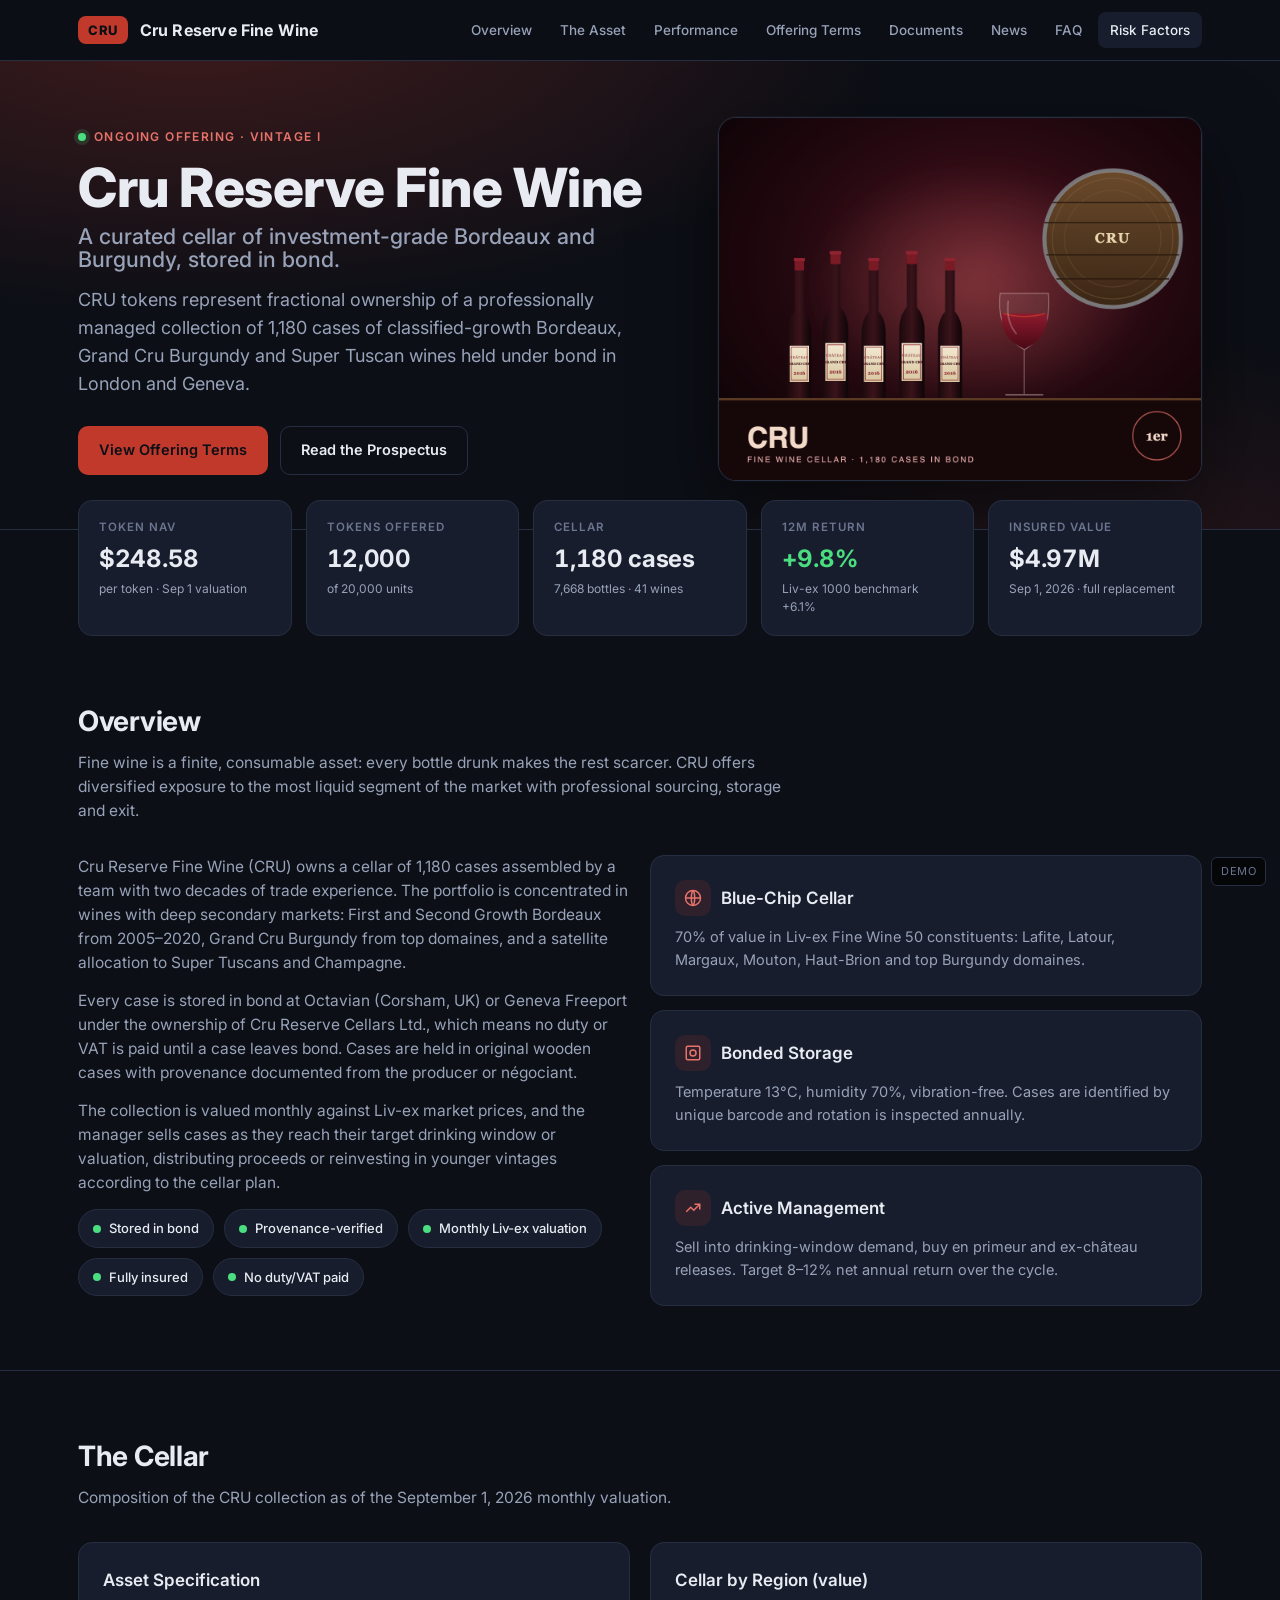
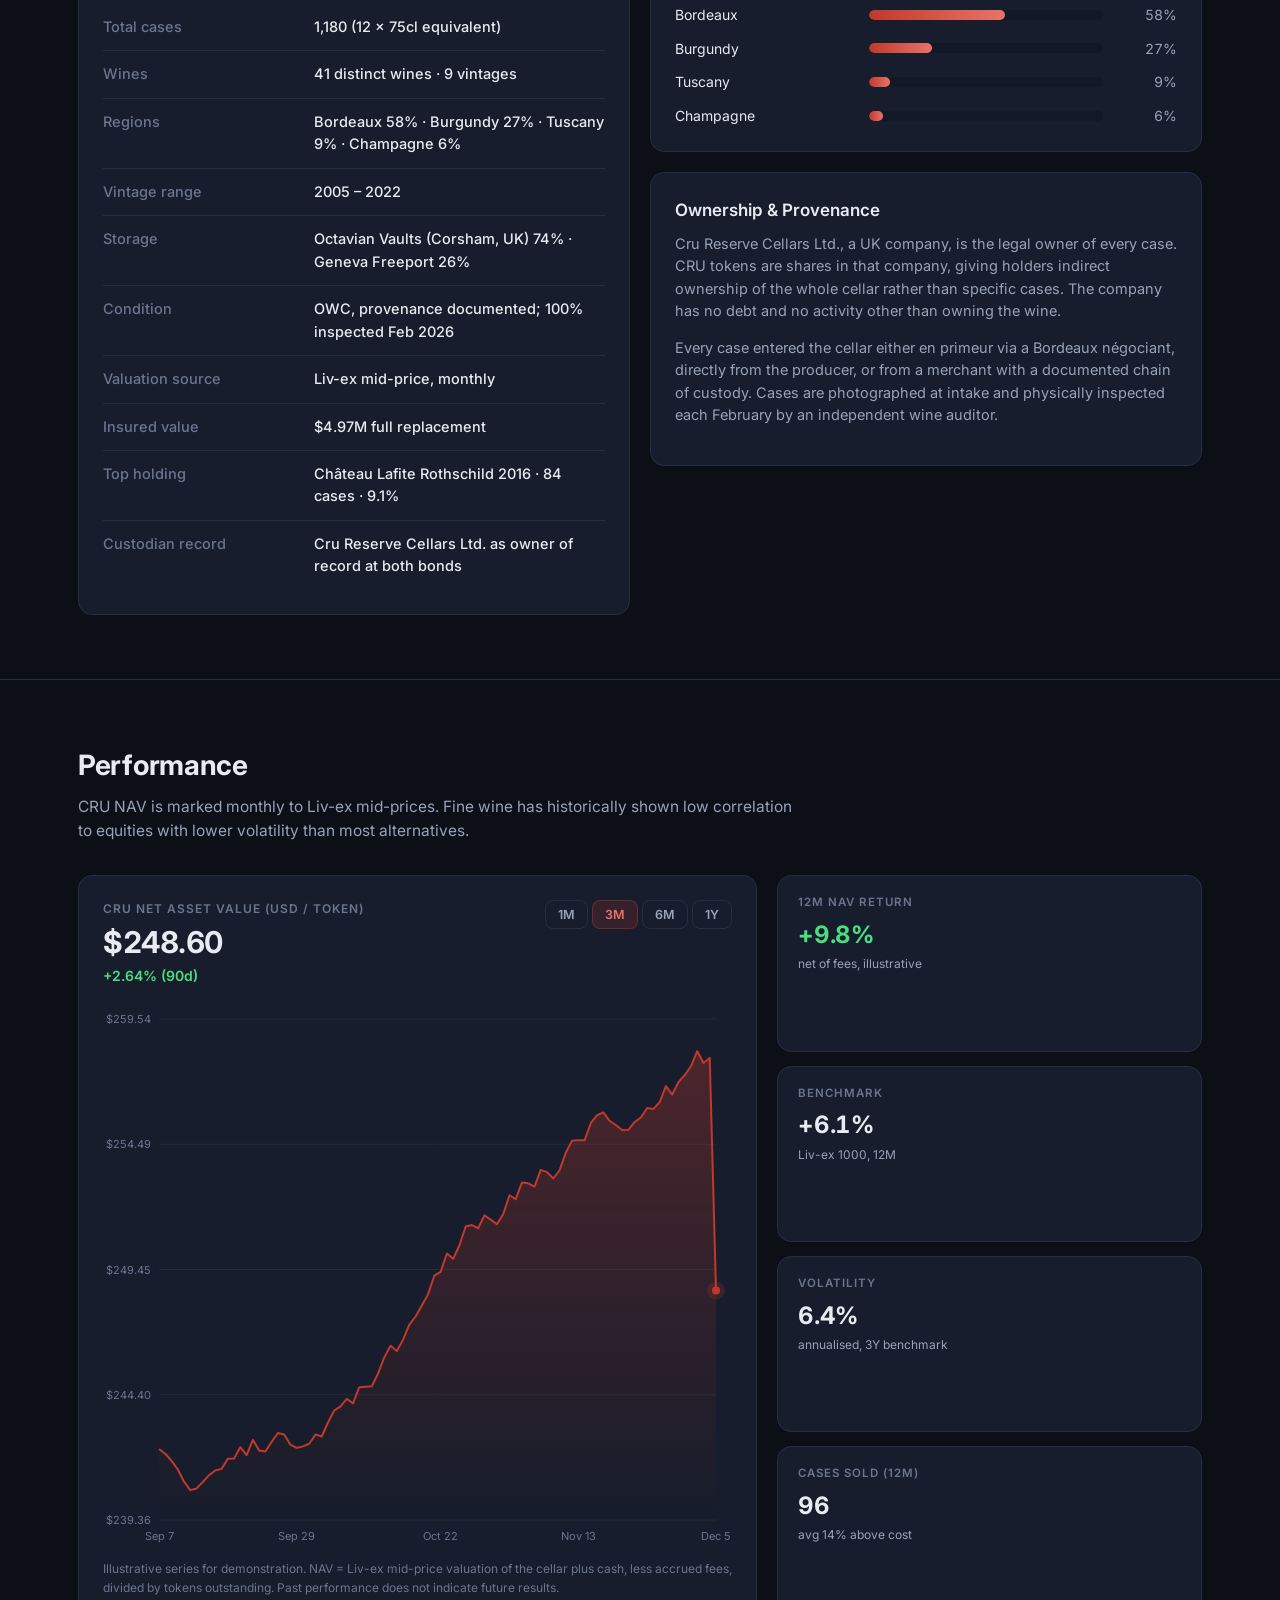
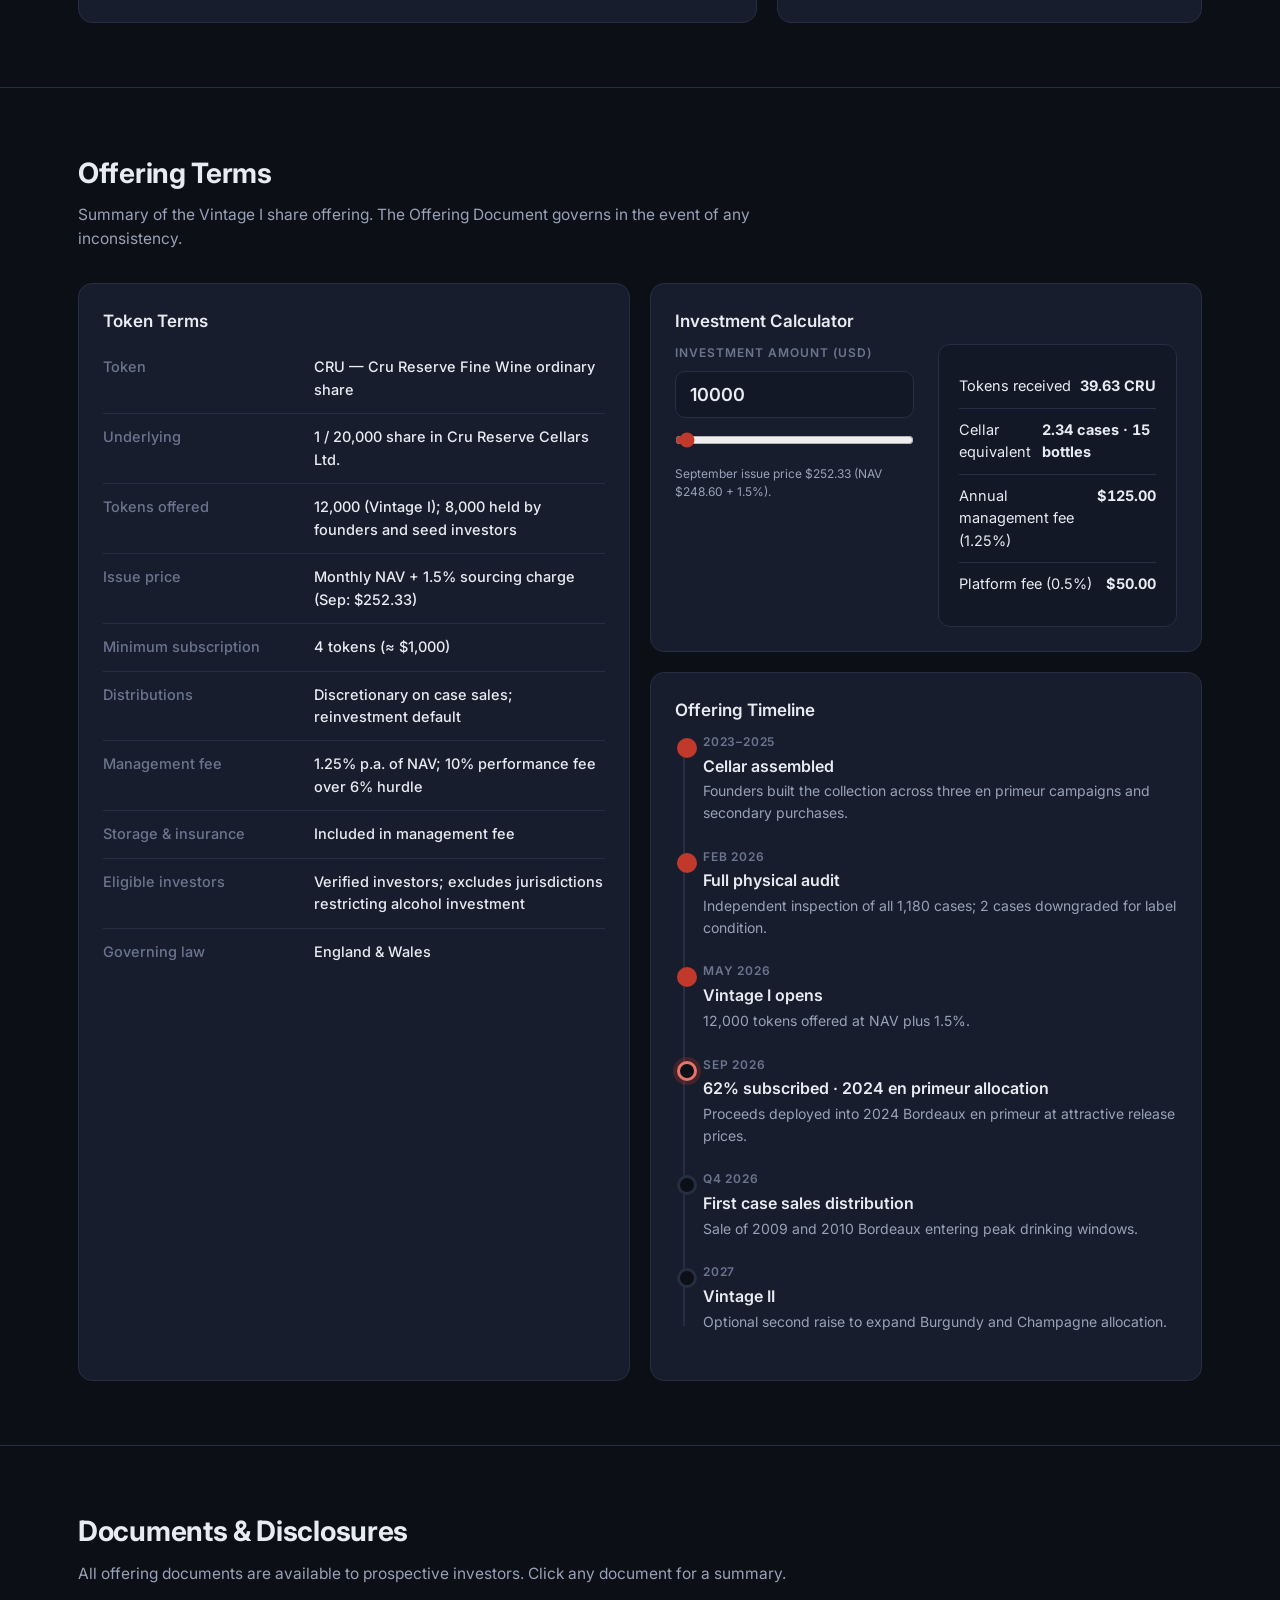
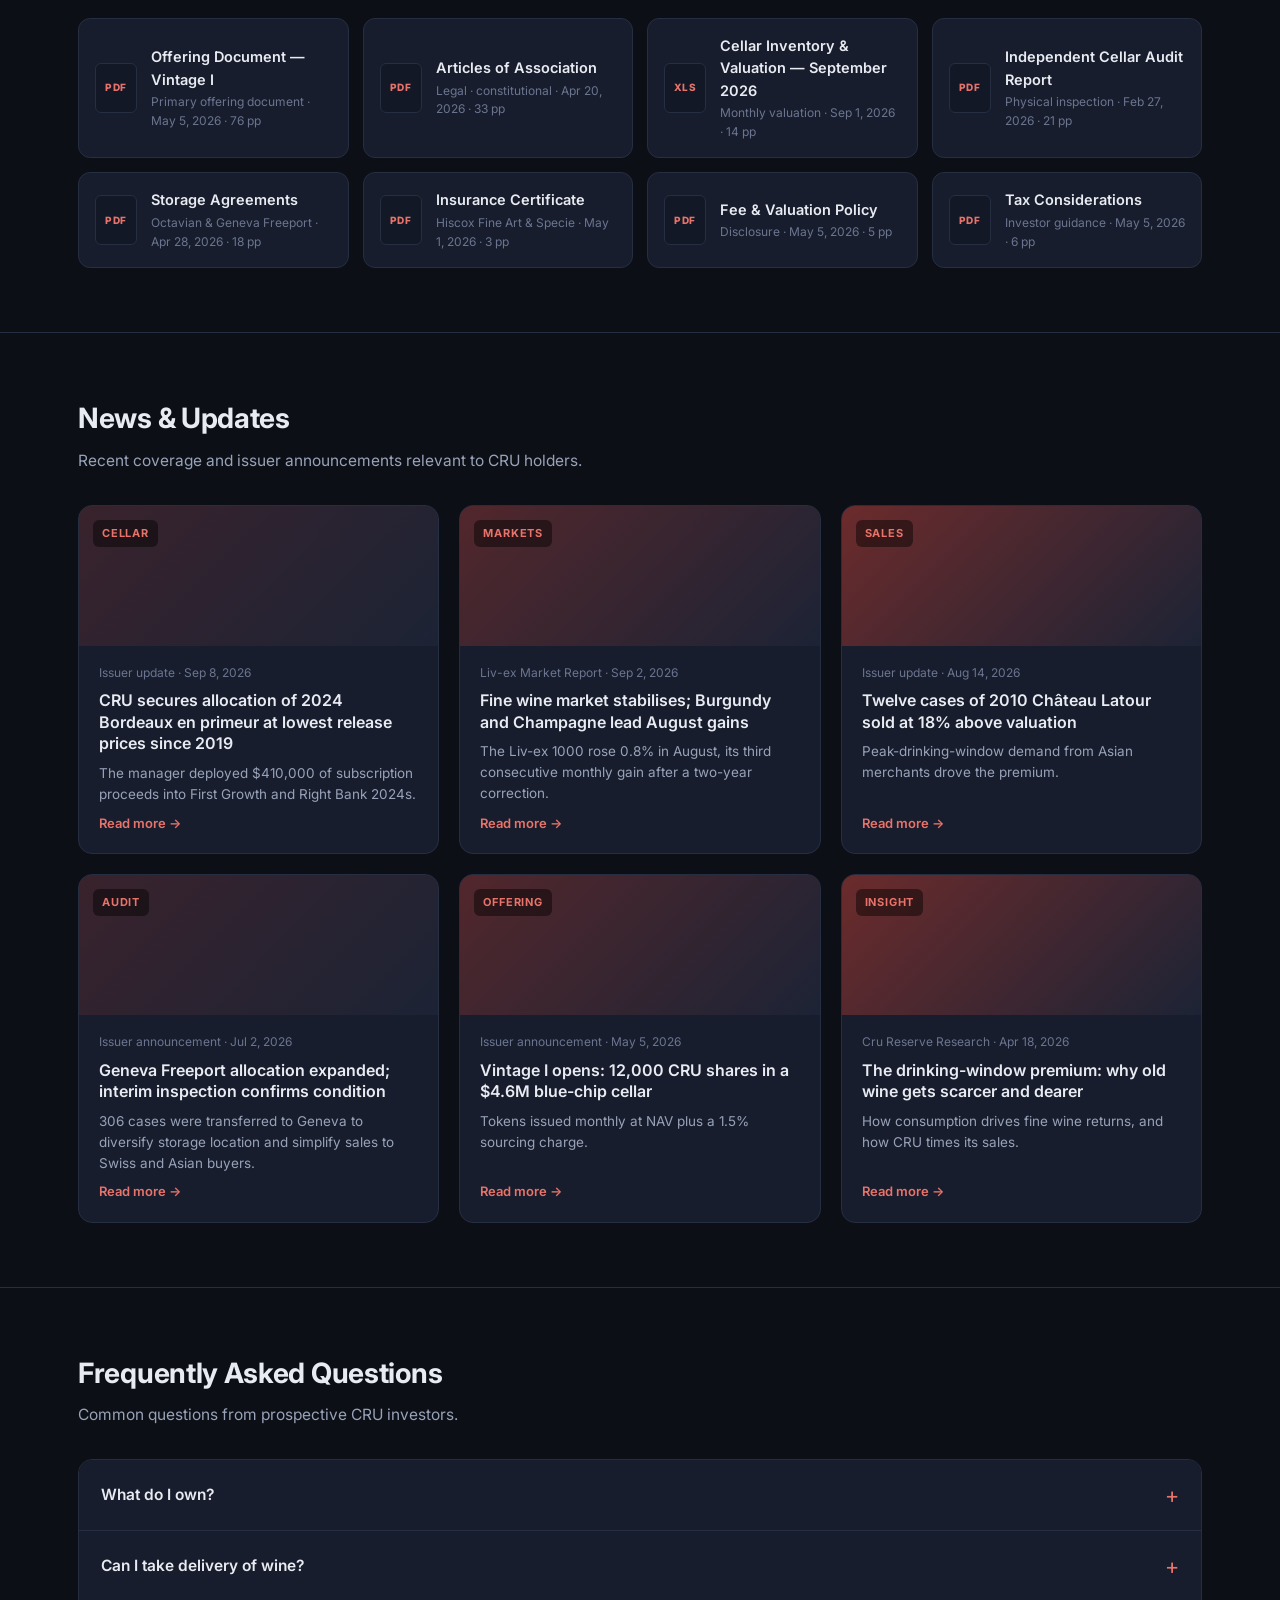
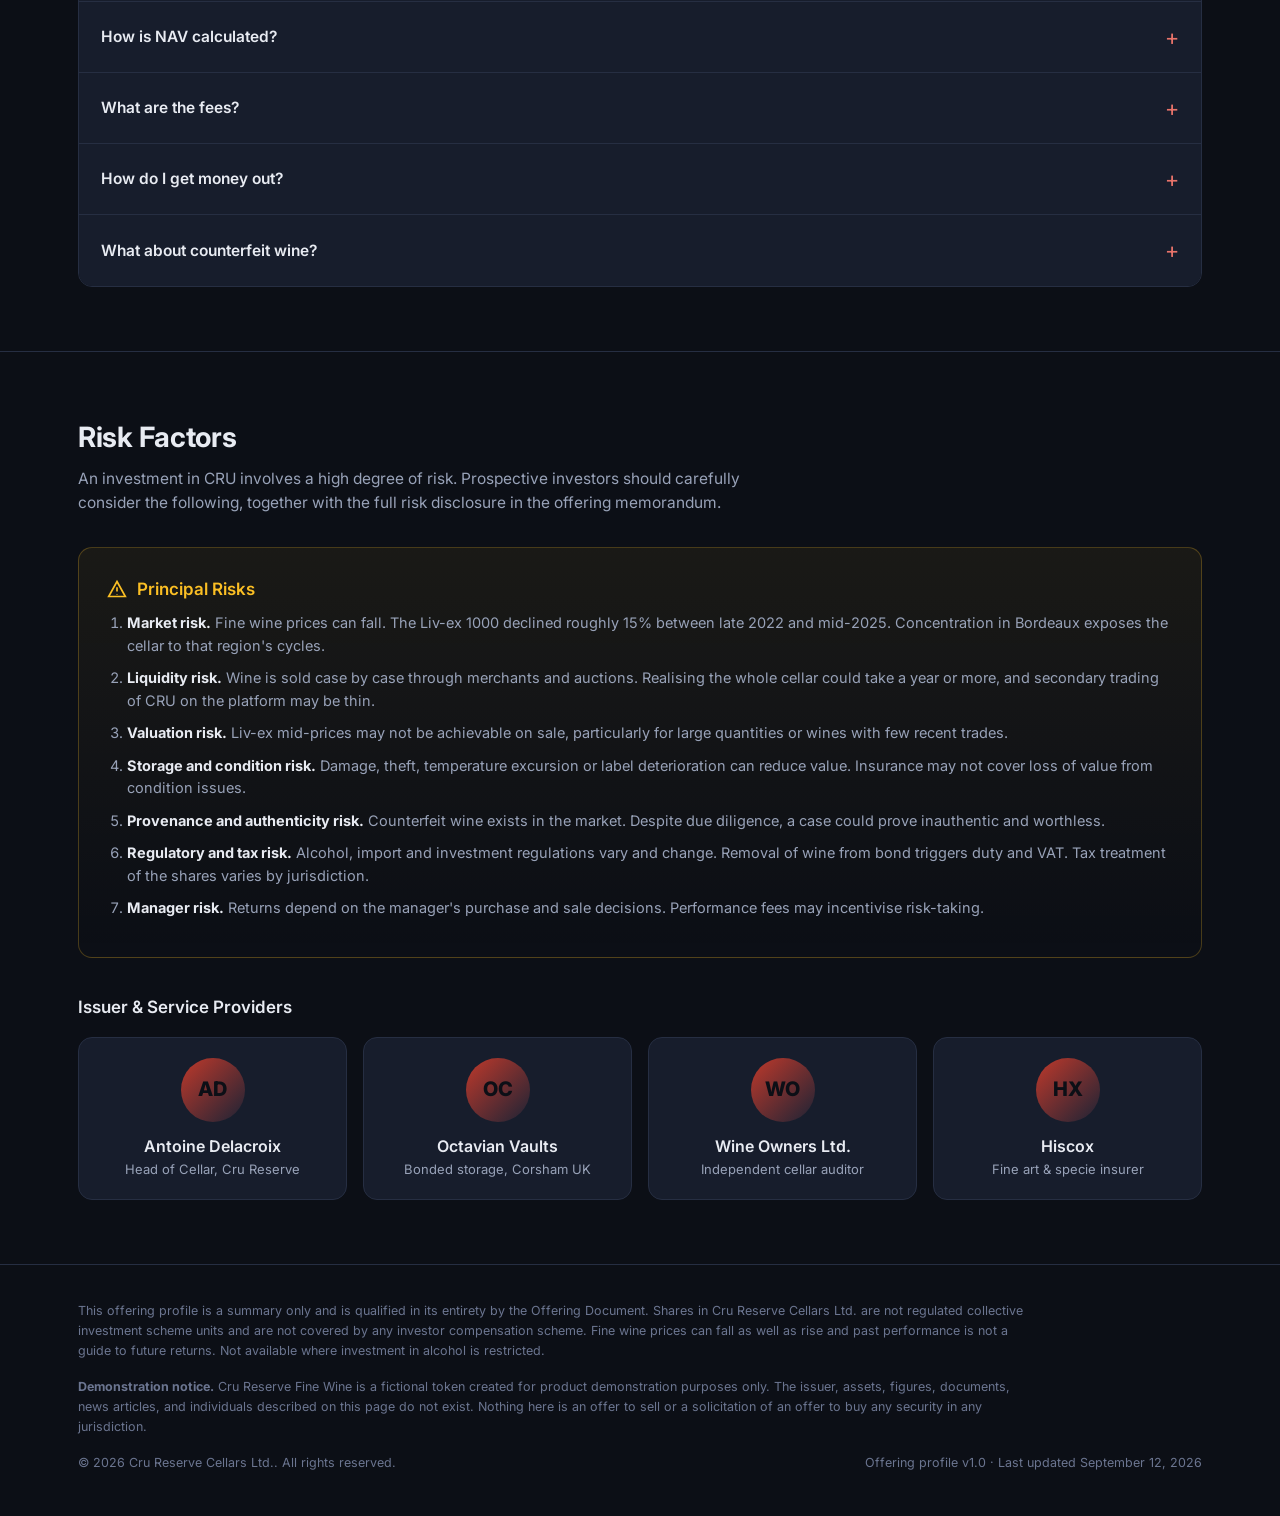
==== cru-reserve/index.html @ 80a41bae "feat: five RWA offering profiles with artwork" ====
<!DOCTYPE html>
<html lang="en"><head>
<meta charset="utf-8"><meta name="viewport" content="width=device-width,initial-scale=1">
<title>Cru Reserve Fine Wine (CRU) — Offering Profile</title>
<meta name="description" content="A curated cellar of investment-grade Bordeaux and Burgundy, stored in bond.">
<link rel="preconnect" href="https://fonts.googleapis.com"><link href="https://fonts.googleapis.com/css2?family=Inter:wght@400;500;600;700;800&display=swap" rel="stylesheet">
<link rel="stylesheet" href="../assets/site.css">
<style>:root{--accent:#c0392b;--accent2:#e8736a;--accent-rgb:192,57,43}</style>
</head><body>
<header class="topbar"><div class="wrap">
  <div class="brand"><span class="sym">CRU</span><span>Cru Reserve Fine Wine</span></div>
  <nav class="nav"><a href="#overview">Overview</a><a href="#asset">The Asset</a><a href="#performance">Performance</a><a href="#terms">Offering Terms</a><a href="#documents">Documents</a><a href="#news">News</a><a href="#faq">FAQ</a><a href="#risks">Risk Factors</a></nav>
</div></header>

<div class="hero"><div class="hero-bg"></div><div class="wrap">
  <div>
    <div class="eyebrow"><span class="dot"></span>Ongoing Offering · Vintage I</div>
    <h1>Cru Reserve Fine Wine<small>A curated cellar of investment-grade Bordeaux and Burgundy, stored in bond.</small></h1>
    <p class="lede">CRU tokens represent fractional ownership of a professionally managed collection of 1,180 cases of classified-growth Bordeaux, Grand Cru Burgundy and Super Tuscan wines held under bond in London and Geneva.</p>
    <div class="cta"><a class="btn btn-primary" href="#terms">View Offering Terms</a><a class="btn btn-ghost" href="#documents">Read the Prospectus</a></div>
  </div>
  <div class="hero-img"><img src="cru.png" alt="Cru Reserve Fine Wine artwork"></div>
</div></div>

<div class="wrap"><div class="stats">
  <div class="stat"><div class="k">Token NAV</div><div class="v " id="liveNav">$248.60</div><div class="s">per token · Sep 1 valuation</div></div>
  <div class="stat"><div class="k">Tokens Offered</div><div class="v " >12,000</div><div class="s">of 20,000 units</div></div>
  <div class="stat"><div class="k">Cellar</div><div class="v " >1,180 cases</div><div class="s">7,668 bottles · 41 wines</div></div>
  <div class="stat"><div class="k">12M Return</div><div class="v up" >+9.8%</div><div class="s">Liv-ex 1000 benchmark +6.1%</div></div>
  <div class="stat"><div class="k">Insured Value</div><div class="v " >$4.97M</div><div class="s">Sep 1, 2026 · full replacement</div></div>
</div></div>

<section id="overview"><div class="wrap">
  <h2>Overview</h2><p class="sub">Fine wine is a finite, consumable asset: every bottle drunk makes the rest scarcer. CRU offers diversified exposure to the most liquid segment of the market with professional sourcing, storage and exit.</p>
  <div class="grid g2">
    <div class="prose reveal"><p>Cru Reserve Fine Wine (CRU) owns a cellar of 1,180 cases assembled by a team with two decades of trade experience. The portfolio is concentrated in wines with deep secondary markets: First and Second Growth Bordeaux from 2005–2020, Grand Cru Burgundy from top domaines, and a satellite allocation to Super Tuscans and Champagne.</p><p>Every case is stored in bond at Octavian (Corsham, UK) or Geneva Freeport under the ownership of Cru Reserve Cellars Ltd., which means no duty or VAT is paid until a case leaves bond. Cases are held in original wooden cases with provenance documented from the producer or négociant.</p><p>The collection is valued monthly against Liv-ex market prices, and the manager sells cases as they reach their target drinking window or valuation, distributing proceeds or reinvesting in younger vintages according to the cellar plan.</p>
      <div class="badges" style="margin-top:8px"><span class="badge"><i></i>Stored in bond</span><span class="badge"><i></i>Provenance-verified</span><span class="badge"><i></i>Monthly Liv-ex valuation</span><span class="badge"><i></i>Fully insured</span><span class="badge"><i></i>No duty/VAT paid</span></div>
    </div>
    <div class="grid" style="gap:14px">
      <div class="card reveal"><h3><span class="icon"><svg viewBox="0 0 24 24" fill="none" stroke="currentColor" stroke-width="2"><circle cx="12" cy="12" r="10"/><path d="M2 12h20M12 2c3 3.5 3 16.5 0 20M12 2c-3 3.5-3 16.5 0 20"/></svg></span>Blue-Chip Cellar</h3><p style="margin:0;font-size:14.5px">70% of value in Liv-ex Fine Wine 50 constituents: Lafite, Latour, Margaux, Mouton, Haut-Brion and top Burgundy domaines.</p></div><div class="card reveal"><h3><span class="icon"><svg viewBox="0 0 24 24" fill="none" stroke="currentColor" stroke-width="2"><rect x="3" y="3" width="18" height="18" rx="2"/><circle cx="12" cy="12" r="4"/><path d="M12 8v1M12 15v1M8 12h1M15 12h1"/></svg></span>Bonded Storage</h3><p style="margin:0;font-size:14.5px">Temperature 13°C, humidity 70%, vibration-free. Cases are identified by unique barcode and rotation is inspected annually.</p></div><div class="card reveal"><h3><span class="icon"><svg viewBox="0 0 24 24" fill="none" stroke="currentColor" stroke-width="2"><path d="M3 17l6-6 4 4 8-8"/><path d="M14 7h7v7"/></svg></span>Active Management</h3><p style="margin:0;font-size:14.5px">Sell into drinking-window demand, buy en primeur and ex-château releases. Target 8–12% net annual return over the cycle.</p></div>
    </div>
  </div>
</div></section>

<section id="asset"><div class="wrap">
  <h2>The Cellar</h2><p class="sub">Composition of the CRU collection as of the September 1, 2026 monthly valuation.</p>
  <div class="grid g2">
    <div class="card reveal"><h3>Asset Specification</h3><table class="kv"><tr><td>Total cases</td><td>1,180 (12 × 75cl equivalent)</td></tr><tr><td>Wines</td><td>41 distinct wines · 9 vintages</td></tr><tr><td>Regions</td><td>Bordeaux 58% · Burgundy 27% · Tuscany 9% · Champagne 6%</td></tr><tr><td>Vintage range</td><td>2005 – 2022</td></tr><tr><td>Storage</td><td>Octavian Vaults (Corsham, UK) 74% · Geneva Freeport 26%</td></tr><tr><td>Condition</td><td>OWC, provenance documented; 100% inspected Feb 2026</td></tr><tr><td>Valuation source</td><td>Liv-ex mid-price, monthly</td></tr><tr><td>Insured value</td><td>$4.97M full replacement</td></tr><tr><td>Top holding</td><td>Château Lafite Rothschild 2016 · 84 cases · 9.1%</td></tr><tr><td>Custodian record</td><td>Cru Reserve Cellars Ltd. as owner of record at both bonds</td></tr></table></div>
    <div>
      <div class="card reveal" style="margin-bottom:20px"><h3>Cellar by Region (value)</h3><div class="bars"><div class="bar"><span>Bordeaux</span><div class="track"><div class="fill" data-w="58"></div></div><span class="pct">58%</span></div><div class="bar"><span>Burgundy</span><div class="track"><div class="fill" data-w="27"></div></div><span class="pct">27%</span></div><div class="bar"><span>Tuscany</span><div class="track"><div class="fill" data-w="9"></div></div><span class="pct">9%</span></div><div class="bar"><span>Champagne</span><div class="track"><div class="fill" data-w="6"></div></div><span class="pct">6%</span></div></div></div>
      <div class="card reveal"><h3>Ownership &amp; Provenance</h3><p style="font-size:14.5px">Cru Reserve Cellars Ltd., a UK company, is the legal owner of every case. CRU tokens are shares in that company, giving holders indirect ownership of the whole cellar rather than specific cases. The company has no debt and no activity other than owning the wine.</p><p style="font-size:14.5px">Every case entered the cellar either en primeur via a Bordeaux négociant, directly from the producer, or from a merchant with a documented chain of custody. Cases are photographed at intake and physically inspected each February by an independent wine auditor.</p></div>
    </div>
  </div>
</div></section>

<section id="performance"><div class="wrap">
  <h2>Performance</h2><p class="sub">CRU NAV is marked monthly to Liv-ex mid-prices. Fine wine has historically shown low correlation to equities with lower volatility than most alternatives.</p>
  <div class="grid g2" style="grid-template-columns:1.6fr 1fr">
    <div class="chart-wrap reveal">
      <div class="chart-head"><div><div style="font-size:12px;color:var(--dim);font-weight:600;letter-spacing:1px;text-transform:uppercase">CRU Net Asset Value (USD / token)</div><div class="big" id="chartPrice">—</div><div class="chg" id="chartChg">—</div></div>
      <div class="ranges"><button data-r="30">1M</button><button data-r="90" class="active">3M</button><button data-r="180">6M</button><button data-r="365">1Y</button></div></div>
      <canvas id="priceChart" height="260"></canvas>
      <div class="chart-note">Illustrative series for demonstration. NAV = Liv-ex mid-price valuation of the cellar plus cash, less accrued fees, divided by tokens outstanding. Past performance does not indicate future results.</div>
    </div>
    <div class="grid" style="gap:14px">
      <div class="stat reveal"><div class="k">12M NAV Return</div><div class="v up">+9.8%</div><div class="s">net of fees, illustrative</div></div><div class="stat reveal"><div class="k">Benchmark</div><div class="v ">+6.1%</div><div class="s">Liv-ex 1000, 12M</div></div><div class="stat reveal"><div class="k">Volatility</div><div class="v ">6.4%</div><div class="s">annualised, 3Y benchmark</div></div><div class="stat reveal"><div class="k">Cases Sold (12M)</div><div class="v ">96</div><div class="s">avg 14% above cost</div></div>
    </div>
  </div>
</div></section>

<section id="terms"><div class="wrap">
  <h2>Offering Terms</h2><p class="sub">Summary of the Vintage I share offering. The Offering Document governs in the event of any inconsistency.</p>
  <div class="grid g2">
    <div class="card reveal"><h3>Token Terms</h3><table class="kv"><tr><td>Token</td><td>CRU — Cru Reserve Fine Wine ordinary share</td></tr><tr><td>Underlying</td><td>1 / 20,000 share in Cru Reserve Cellars Ltd.</td></tr><tr><td>Tokens offered</td><td>12,000 (Vintage I); 8,000 held by founders and seed investors</td></tr><tr><td>Issue price</td><td>Monthly NAV + 1.5% sourcing charge (Sep: $252.33)</td></tr><tr><td>Minimum subscription</td><td>4 tokens (≈ $1,000)</td></tr><tr><td>Distributions</td><td>Discretionary on case sales; reinvestment default</td></tr><tr><td>Management fee</td><td>1.25% p.a. of NAV; 10% performance fee over 6% hurdle</td></tr><tr><td>Storage &amp; insurance</td><td>Included in management fee</td></tr><tr><td>Eligible investors</td><td>Verified investors; excludes jurisdictions restricting alcohol investment</td></tr><tr><td>Governing law</td><td>England & Wales</td></tr></table></div>
    <div>
      <div class="card reveal" style="margin-bottom:20px"><h3>Investment Calculator</h3>
        <div class="calc">
          <div><label for="calcAmt">Investment amount (USD)</label><input type="number" id="calcAmt" min="1000" max="500000" step="100" value="10000"><input type="range" id="calcRange" min="1000" max="500000" step="100" value="10000" style="margin-top:14px"><p style="font-size:12px;margin-top:10px">September issue price $252.33 (NAV $248.60 + 1.5%).</p></div>
          <div class="out"><div class="row"><span>Tokens received</span><b id="calcTokens">—</b></div><div class="row"><span>Cellar equivalent</span><b id="calcUnits">—</b></div><div class="row"><span>Annual management fee (1.25%)</span><b id="calcYield">—</b></div><div class="row"><span>Platform fee (0.5%)</span><b id="calcFee">—</b></div></div>
        </div></div>
      <div class="card reveal"><h3>Offering Timeline</h3><div class="timeline"><div class="tl done"><div class="d">2023–2025</div><div class="t">Cellar assembled</div><p>Founders built the collection across three en primeur campaigns and secondary purchases.</p></div><div class="tl done"><div class="d">Feb 2026</div><div class="t">Full physical audit</div><p>Independent inspection of all 1,180 cases; 2 cases downgraded for label condition.</p></div><div class="tl done"><div class="d">May 2026</div><div class="t">Vintage I opens</div><p>12,000 tokens offered at NAV plus 1.5%.</p></div><div class="tl now"><div class="d">Sep 2026</div><div class="t">62% subscribed · 2024 en primeur allocation</div><p>Proceeds deployed into 2024 Bordeaux en primeur at attractive release prices.</p></div><div class="tl "><div class="d">Q4 2026</div><div class="t">First case sales distribution</div><p>Sale of 2009 and 2010 Bordeaux entering peak drinking windows.</p></div><div class="tl "><div class="d">2027</div><div class="t">Vintage II</div><p>Optional second raise to expand Burgundy and Champagne allocation.</p></div></div></div>
    </div>
  </div>
</div></section>

<section id="documents"><div class="wrap">
  <h2>Documents &amp; Disclosures</h2><p class="sub">All offering documents are available to prospective investors. Click any document for a summary.</p>
  <div class="docs"><a class="doc reveal" href="#" data-i="0"><div class="ft">PDF</div><div><div class="n">Offering Document — Vintage I</div><div class="m">Primary offering document · May 5, 2026 · 76 pp</div></div></a><a class="doc reveal" href="#" data-i="1"><div class="ft">PDF</div><div><div class="n">Articles of Association</div><div class="m">Legal · constitutional · Apr 20, 2026 · 33 pp</div></div></a><a class="doc reveal" href="#" data-i="2"><div class="ft">XLS</div><div><div class="n">Cellar Inventory &amp; Valuation — September 2026</div><div class="m">Monthly valuation · Sep 1, 2026 · 14 pp</div></div></a><a class="doc reveal" href="#" data-i="3"><div class="ft">PDF</div><div><div class="n">Independent Cellar Audit Report</div><div class="m">Physical inspection · Feb 27, 2026 · 21 pp</div></div></a><a class="doc reveal" href="#" data-i="4"><div class="ft">PDF</div><div><div class="n">Storage Agreements</div><div class="m">Octavian &amp; Geneva Freeport · Apr 28, 2026 · 18 pp</div></div></a><a class="doc reveal" href="#" data-i="5"><div class="ft">PDF</div><div><div class="n">Insurance Certificate</div><div class="m">Hiscox Fine Art &amp; Specie · May 1, 2026 · 3 pp</div></div></a><a class="doc reveal" href="#" data-i="6"><div class="ft">PDF</div><div><div class="n">Fee &amp; Valuation Policy</div><div class="m">Disclosure · May 5, 2026 · 5 pp</div></div></a><a class="doc reveal" href="#" data-i="7"><div class="ft">PDF</div><div><div class="n">Tax Considerations</div><div class="m">Investor guidance · May 5, 2026 · 6 pp</div></div></a></div>
</div></section>

<section id="news"><div class="wrap">
  <h2>News &amp; Updates</h2><p class="sub">Recent coverage and issuer announcements relevant to CRU holders.</p>
  <div class="news"><div class="article reveal" data-i="0"><div class="thumb" style="background:linear-gradient(135deg,rgba(var(--accent-rgb),0.2),var(--card2))"><span>Cellar</span></div><div class="body"><div class="meta">Issuer update · Sep 8, 2026</div><h3>CRU secures allocation of 2024 Bordeaux en primeur at lowest release prices since 2019</h3><p>The manager deployed $410,000 of subscription proceeds into First Growth and Right Bank 2024s.</p><span class="more">Read more →</span></div></div><div class="article reveal" data-i="1"><div class="thumb" style="background:linear-gradient(135deg,rgba(var(--accent-rgb),0.35),var(--card2))"><span>Markets</span></div><div class="body"><div class="meta">Liv-ex Market Report · Sep 2, 2026</div><h3>Fine wine market stabilises; Burgundy and Champagne lead August gains</h3><p>The Liv-ex 1000 rose 0.8% in August, its third consecutive monthly gain after a two-year correction.</p><span class="more">Read more →</span></div></div><div class="article reveal" data-i="2"><div class="thumb" style="background:linear-gradient(135deg,rgba(var(--accent-rgb),0.5),var(--card2))"><span>Sales</span></div><div class="body"><div class="meta">Issuer update · Aug 14, 2026</div><h3>Twelve cases of 2010 Château Latour sold at 18% above valuation</h3><p>Peak-drinking-window demand from Asian merchants drove the premium.</p><span class="more">Read more →</span></div></div><div class="article reveal" data-i="3"><div class="thumb" style="background:linear-gradient(135deg,rgba(var(--accent-rgb),0.2),var(--card2))"><span>Audit</span></div><div class="body"><div class="meta">Issuer announcement · Jul 2, 2026</div><h3>Geneva Freeport allocation expanded; interim inspection confirms condition</h3><p>306 cases were transferred to Geneva to diversify storage location and simplify sales to Swiss and Asian buyers.</p><span class="more">Read more →</span></div></div><div class="article reveal" data-i="4"><div class="thumb" style="background:linear-gradient(135deg,rgba(var(--accent-rgb),0.35),var(--card2))"><span>Offering</span></div><div class="body"><div class="meta">Issuer announcement · May 5, 2026</div><h3>Vintage I opens: 12,000 CRU shares in a $4.6M blue-chip cellar</h3><p>Tokens issued monthly at NAV plus a 1.5% sourcing charge.</p><span class="more">Read more →</span></div></div><div class="article reveal" data-i="5"><div class="thumb" style="background:linear-gradient(135deg,rgba(var(--accent-rgb),0.5),var(--card2))"><span>Insight</span></div><div class="body"><div class="meta">Cru Reserve Research · Apr 18, 2026</div><h3>The drinking-window premium: why old wine gets scarcer and dearer</h3><p>How consumption drives fine wine returns, and how CRU times its sales.</p><span class="more">Read more →</span></div></div></div>
</div></section>

<section id="faq"><div class="wrap">
  <h2>Frequently Asked Questions</h2><p class="sub">Common questions from prospective CRU investors.</p>
  <div class="faq"><div class="q"><button>What do I own?</button><div class="a">A share in Cru Reserve Cellars Ltd., a UK company whose only assets are the wine, cash and its storage and insurance contracts. Your share gives you exposure to the whole cellar, not to specific cases.</div></div><div class="q"><button>Can I take delivery of wine?</button><div class="a">No. CRU is an investment vehicle and cases are sold on the market, not distributed in kind. Holders may buy cases from the company at valuation in a periodic offer, subject to duty and VAT on removal from bond.</div></div><div class="q"><button>How is NAV calculated?</button><div class="a">Monthly, using Liv-ex mid-prices for each wine. Wines without an active Liv-ex market are priced from the last three merchant offers. Cash and accrued fees are included.</div></div><div class="q"><button>What are the fees?</button><div class="a">1.25% of NAV per year, which covers management, storage and insurance, plus a 10% performance fee above a 6% annual hurdle with a high-water mark. New subscriptions pay 1.5% sourcing.</div></div><div class="q"><button>How do I get money out?</button><div class="a">Sell tokens on the platform, or receive distributions when the manager sells cases and elects to distribute rather than reinvest. Holders may vote to wind up the company and liquidate the cellar.</div></div><div class="q"><button>What about counterfeit wine?</button><div class="a">Every case was bought en primeur, direct from the producer, or from a merchant with documented provenance, and is inspected physically each year. Cases showing any inconsistency are removed from the cellar and disputed with the supplier.</div></div></div>
</div></section>

<section id="risks"><div class="wrap">
  <h2>Risk Factors</h2><p class="sub">An investment in CRU involves a high degree of risk. Prospective investors should carefully consider the following, together with the full risk disclosure in the offering memorandum.</p>
  <div class="risk reveal"><h3><svg viewBox="0 0 24 24" fill="none" stroke="currentColor" stroke-width="2" width="20" height="20"><path d="M12 3l10 18H2z"/><path d="M12 10v5M12 18v.5"/></svg> Principal Risks</h3><ol><li><b>Market risk.</b> Fine wine prices can fall. The Liv-ex 1000 declined roughly 15% between late 2022 and mid-2025. Concentration in Bordeaux exposes the cellar to that region's cycles.</li><li><b>Liquidity risk.</b> Wine is sold case by case through merchants and auctions. Realising the whole cellar could take a year or more, and secondary trading of CRU on the platform may be thin.</li><li><b>Valuation risk.</b> Liv-ex mid-prices may not be achievable on sale, particularly for large quantities or wines with few recent trades.</li><li><b>Storage and condition risk.</b> Damage, theft, temperature excursion or label deterioration can reduce value. Insurance may not cover loss of value from condition issues.</li><li><b>Provenance and authenticity risk.</b> Counterfeit wine exists in the market. Despite due diligence, a case could prove inauthentic and worthless.</li><li><b>Regulatory and tax risk.</b> Alcohol, import and investment regulations vary and change. Removal of wine from bond triggers duty and VAT. Tax treatment of the shares varies by jurisdiction.</li><li><b>Manager risk.</b> Returns depend on the manager's purchase and sale decisions. Performance fees may incentivise risk-taking.</li></ol></div>
  <div style="margin-top:36px"><h3 style="margin-bottom:16px">Issuer &amp; Service Providers</h3><div class="team"><div class="person reveal"><div class="avatar">AD</div><div class="n">Antoine Delacroix</div><div class="r">Head of Cellar, Cru Reserve</div></div><div class="person reveal"><div class="avatar">OC</div><div class="n">Octavian Vaults</div><div class="r">Bonded storage, Corsham UK</div></div><div class="person reveal"><div class="avatar">WO</div><div class="n">Wine Owners Ltd.</div><div class="r">Independent cellar auditor</div></div><div class="person reveal"><div class="avatar">HX</div><div class="n">Hiscox</div><div class="r">Fine art &amp; specie insurer</div></div></div></div>
</div></section>

<footer><div class="wrap">
  <div class="legal">This offering profile is a summary only and is qualified in its entirety by the Offering Document. Shares in Cru Reserve Cellars Ltd. are not regulated collective investment scheme units and are not covered by any investor compensation scheme. Fine wine prices can fall as well as rise and past performance is not a guide to future returns. Not available where investment in alcohol is restricted.</div>
  <div class="legal"><b>Demonstration notice.</b> Cru Reserve Fine Wine is a fictional token created for product demonstration purposes only. The issuer, assets, figures, documents, news articles, and individuals described on this page do not exist. Nothing here is an offer to sell or a solicitation of an offer to buy any security in any jurisdiction.</div>
  <div class="row"><span>© 2026 Cru Reserve Cellars Ltd.. All rights reserved.</span><span>Offering profile v1.0 · Last updated September 12, 2026</span></div>
</div></footer>
<div class="demo-tag">DEMO</div>
<script>window.PROFILE={"symbol":"CRU","chart":{"seed":8080,"points":365,"start":226.4,"end":248.6,"vol":0.005,"prefix":"$","decimals":2},"news":[{"tag":"Cellar","source":"Issuer update","date":"Sep 8, 2026","title":"CRU secures allocation of 2024 Bordeaux en primeur at lowest release prices since 2019","summary":"The manager deployed $410,000 of subscription proceeds into First Growth and Right Bank 2024s.","body":["Cru Reserve has completed its 2024 en primeur purchases, securing 68 cases across Lafite, Mouton, Cheval Blanc, Figeac and Pontet-Canet at release prices that were on average 22% below the 2022 campaign.","\"The 2024 campaign was the most buyer-friendly in years. Châteaux cut prices to restore demand and we bought the wines we'd want to hold for a decade,\" said Head of Cellar Antoine Delacroix.","The cases will arrive in bond in 2027 and are carried at cost until then."]},{"tag":"Markets","source":"Liv-ex Market Report","date":"Sep 2, 2026","title":"Fine wine market stabilises; Burgundy and Champagne lead August gains","summary":"The Liv-ex 1000 rose 0.8% in August, its third consecutive monthly gain after a two-year correction.","body":["The Liv-ex 1000 index posted its third consecutive monthly rise in August, led by Burgundy 150 (+1.4%) and Champagne 50 (+1.1%). Bordeaux was flat as en primeur activity absorbed trade attention.","Analysts noted that trade volumes have recovered to 2022 levels and that the bid-offer spread on blue-chip wines has narrowed materially."]},{"tag":"Sales","source":"Issuer update","date":"Aug 14, 2026","title":"Twelve cases of 2010 Château Latour sold at 18% above valuation","summary":"Peak-drinking-window demand from Asian merchants drove the premium.","body":["Cru Reserve sold 12 cases of 2010 Château Latour to a Hong Kong merchant at $9,850 per case, 18% above the Liv-ex mid-price used in the July valuation. Proceeds have been allocated to the 2024 en primeur campaign."]},{"tag":"Audit","source":"Issuer announcement","date":"Jul 2, 2026","title":"Geneva Freeport allocation expanded; interim inspection confirms condition","summary":"306 cases were transferred to Geneva to diversify storage location and simplify sales to Swiss and Asian buyers.","body":["A further 190 cases were moved from Corsham to Geneva Freeport in June under insured, temperature-controlled transport. Wine Owners Ltd. inspected the cases on arrival and confirmed no change in condition."]},{"tag":"Offering","source":"Issuer announcement","date":"May 5, 2026","title":"Vintage I opens: 12,000 CRU shares in a $4.6M blue-chip cellar","summary":"Tokens issued monthly at NAV plus a 1.5% sourcing charge.","body":["Cru Reserve Cellars Ltd. has opened Vintage I, offering 12,000 shares representing 60% of the company. Founders and seed investors retain 8,000 shares, subject to a 24-month lock-up.","The cellar was independently audited in February and is valued monthly against Liv-ex market prices."]},{"tag":"Insight","source":"Cru Reserve Research","date":"Apr 18, 2026","title":"The drinking-window premium: why old wine gets scarcer and dearer","summary":"How consumption drives fine wine returns, and how CRU times its sales.","body":["Unlike most collectibles, fine wine is consumed. A 2010 First Growth had roughly 20,000 cases produced; each year several hundred are opened. As supply shrinks and the wine enters its drinking window, prices for remaining cases tend to rise.","CRU's cellar plan sells wines as they enter their peak window, typically 12–18 years after vintage for Bordeaux, and recycles proceeds into young vintages bought at release."]}],"docs":[{"name":"Offering Document — Vintage I","type":"Primary offering document","date":"May 5, 2026","pages":76,"summary":["Describes the offering of up to 12,000 shares in Cru Reserve Cellars Ltd., the cellar, the investment strategy, the manager, fees, valuation and distribution policy, and risk factors.","Investment guidelines: minimum 60% in Liv-ex 1000 constituents; maximum 12% in any single wine; no wine younger than en primeur release."]},{"name":"Articles of Association","type":"Legal · constitutional","date":"Apr 20, 2026","pages":33,"summary":["Constitutional document of Cru Reserve Cellars Ltd. Provides for shareholder approval (75%) of any change to the investment guidelines, manager removal by 50%, and wind-up and liquidation procedures."]},{"name":"Cellar Inventory & Valuation — September 2026","type":"Monthly valuation","date":"Sep 1, 2026","pages":14,"ext":"XLS","summary":["Case-level inventory: wine, vintage, format, bond location, barcode, cost, Liv-ex mid-price and current value. Total valuation $4.97M. Top ten holdings represent 47% of value."]},{"name":"Independent Cellar Audit Report","type":"Physical inspection","date":"Feb 27, 2026","pages":21,"summary":["Wine Owners Ltd. physically inspected 100% of cases at both bonds. All cases present and matched to the inventory. Two cases of 2005 Château Margaux noted with minor label scuffing and revalued at a 4% discount."]},{"name":"Storage Agreements","type":"Octavian & Geneva Freeport","date":"Apr 28, 2026","pages":18,"summary":["Bonded storage agreements confirming Cru Reserve Cellars Ltd. as owner of record, storage conditions, access rights, insurance and the independent auditor's inspection rights."]},{"name":"Insurance Certificate","type":"Hiscox Fine Art & Specie","date":"May 1, 2026","pages":3,"summary":["All-risks cover at full replacement value, revalued monthly to Liv-ex prices, including transit between bonds and to auction."]},{"name":"Fee & Valuation Policy","type":"Disclosure","date":"May 5, 2026","pages":5,"summary":["Management fee 1.25% p.a. on NAV, accrued monthly. Performance fee 10% of NAV growth above a 6% annual hurdle with high-water mark. Sourcing charge 1.5% on new subscriptions. Valuation at Liv-ex mid-price; wines without a Liv-ex price use the last three merchant offers."]},{"name":"Tax Considerations","type":"Investor guidance","date":"May 5, 2026","pages":6,"summary":["UK residents: shares are not a wasting asset and gains are subject to CGT. Storage in bond defers UK duty and VAT until removal. Other jurisdictions vary; obtain independent advice."]}],"calc":{"min":1000,"max":500000,"default":10000,"price":252.33,"feePct":0.5,"tokenDecimals":2}};
window.PROFILE.calc.unitLabel=function(t){return (t/20000*1180).toFixed(2)+' cases · '+(t/20000*7668).toFixed(0)+' bottles'};
window.PROFILE.calc.yieldLabel=function(v){return '$'+(v*0.0125).toFixed(2)};</script>
<script src="../assets/site.js"></script>
</body></html>
---- assets/site.css ----
:root{
  --bg:#0c0f16;--bg2:#131826;--card:#171d2c;--card2:#1c2335;--line:#262e42;
  --text:#e8ebf2;--muted:#98a2b8;--dim:#6b7590;
  --accent:#d4a53a;--accent2:#f2cf6e;--accent-rgb:212,165,58;
  --up:#4ade80;--down:#f87171;--warn:#fbbf24;
  --radius:14px;--font:"Inter",-apple-system,BlinkMacSystemFont,"Segoe UI",Roboto,Helvetica,Arial,sans-serif;
}
*{box-sizing:border-box;margin:0;padding:0}
html{scroll-behavior:smooth}
body{font-family:var(--font);background:var(--bg);color:var(--text);line-height:1.55;-webkit-font-smoothing:antialiased}
a{color:var(--accent2);text-decoration:none}a:hover{text-decoration:underline}
img{max-width:100%;display:block}
.wrap{max-width:1180px;margin:0 auto;padding:0 28px}
/* top bar */
.topbar{position:sticky;top:0;z-index:50;background:rgba(12,15,22,.85);backdrop-filter:blur(12px);border-bottom:1px solid var(--line)}
.topbar .wrap{display:flex;align-items:center;justify-content:space-between;height:60px;gap:20px}
.brand{display:flex;align-items:center;gap:12px;font-weight:700;letter-spacing:.2px}
.brand .sym{background:var(--accent);color:#0c0f16;font-weight:800;padding:4px 10px;border-radius:8px;font-size:13px;letter-spacing:.5px}
.nav{display:flex;gap:4px;overflow-x:auto;scrollbar-width:none}
.nav::-webkit-scrollbar{display:none}
.nav a{color:var(--muted);font-size:13.5px;font-weight:500;padding:8px 12px;border-radius:8px;white-space:nowrap}
.nav a:hover,.nav a.active{color:var(--text);background:var(--card);text-decoration:none}
/* hero */
.hero{position:relative;overflow:hidden;border-bottom:1px solid var(--line)}
.hero-bg{position:absolute;inset:0;background:radial-gradient(1200px 500px at 15% -10%,rgba(var(--accent-rgb),.28),transparent 60%),radial-gradient(800px 400px at 90% 110%,rgba(var(--accent-rgb),.14),transparent 60%)}
.hero .wrap{position:relative;display:grid;grid-template-columns:1.1fr .9fr;gap:48px;padding:56px 28px 48px;align-items:center}
.eyebrow{display:inline-flex;align-items:center;gap:8px;font-size:12px;font-weight:600;letter-spacing:1.4px;text-transform:uppercase;color:var(--accent2);margin-bottom:14px}
.eyebrow .dot{width:8px;height:8px;border-radius:50%;background:var(--up);box-shadow:0 0 0 4px rgba(74,222,128,.15)}
h1{font-size:clamp(34px,4.6vw,54px);line-height:1.05;font-weight:800;letter-spacing:-.5px;margin-bottom:16px}
h1 small{display:block;font-size:.4em;font-weight:500;color:var(--muted);letter-spacing:0;margin-top:8px}
.lede{font-size:18px;color:var(--muted);max-width:560px;margin-bottom:28px}
.cta{display:flex;gap:12px;flex-wrap:wrap}
.btn{display:inline-flex;align-items:center;gap:8px;padding:12px 20px;border-radius:10px;font-weight:600;font-size:14.5px;border:1px solid transparent;cursor:pointer;transition:.15s;font-family:inherit}
.btn:hover{text-decoration:none;transform:translateY(-1px)}
.btn-primary{background:var(--accent);color:#0c0f16}
.btn-primary:hover{background:var(--accent2)}
.btn-ghost{background:transparent;color:var(--text);border-color:var(--line)}
.btn-ghost:hover{border-color:var(--muted)}
.hero-img{border-radius:18px;overflow:hidden;border:1px solid var(--line);box-shadow:0 30px 80px rgba(0,0,0,.5),0 0 0 1px rgba(255,255,255,.03)}
.hero-img img{aspect-ratio:4/3;object-fit:cover;width:100%}
/* stats strip */
.stats{display:grid;grid-template-columns:repeat(auto-fit,minmax(160px,1fr));gap:14px;margin:-30px auto 0;position:relative;z-index:2}
.stat{background:var(--card);border:1px solid var(--line);border-radius:var(--radius);padding:18px 20px}
.stat .k{font-size:11.5px;text-transform:uppercase;letter-spacing:1px;color:var(--dim);font-weight:600}
.stat .v{font-size:24px;font-weight:700;margin-top:4px;letter-spacing:-.3px;font-variant-numeric:tabular-nums}
.stat .s{font-size:12px;color:var(--muted);margin-top:2px}
.stat .v.up{color:var(--up)}.stat .v.down{color:var(--down)}
/* sections */
section{padding:64px 0;border-bottom:1px solid var(--line)}
section:last-of-type{border-bottom:0}
h2{font-size:28px;font-weight:700;letter-spacing:-.3px;margin-bottom:8px}
.sub{color:var(--muted);font-size:15.5px;max-width:720px;margin-bottom:32px}
h3{font-size:17px;font-weight:600;margin-bottom:10px}
p{color:var(--muted);margin-bottom:14px}
.grid{display:grid;gap:20px}
.g2{grid-template-columns:repeat(2,1fr)}.g3{grid-template-columns:repeat(3,1fr)}.g4{grid-template-columns:repeat(4,1fr)}
.card{background:var(--card);border:1px solid var(--line);border-radius:var(--radius);padding:24px}
.card h3{display:flex;align-items:center;gap:10px}
.icon{width:36px;height:36px;border-radius:10px;background:rgba(var(--accent-rgb),.14);color:var(--accent2);display:inline-flex;align-items:center;justify-content:center;flex-shrink:0}
.icon svg{width:18px;height:18px}
.prose p{font-size:15.5px}
.prose ul{color:var(--muted);padding-left:20px;margin-bottom:14px}
.prose li{margin-bottom:6px}
/* key-value table */
.kv{width:100%;border-collapse:collapse;font-size:14.5px}
.kv td{padding:12px 0;border-bottom:1px solid var(--line);vertical-align:top}
.kv td:first-child{color:var(--dim);width:42%;font-weight:500}
.kv td:last-child{font-weight:500}
.kv tr:last-child td{border-bottom:0}
/* chart */
.chart-wrap{background:var(--card);border:1px solid var(--line);border-radius:var(--radius);padding:24px}
.chart-head{display:flex;justify-content:space-between;align-items:flex-start;flex-wrap:wrap;gap:12px;margin-bottom:16px}
.chart-head .big{font-size:30px;font-weight:700;letter-spacing:-.5px;font-variant-numeric:tabular-nums}
.chart-head .chg{font-size:14px;font-weight:600}
.chart-head .chg.up{color:var(--up)}.chart-head .chg.down{color:var(--down)}
.ranges{display:flex;gap:4px}
.ranges button{background:transparent;border:1px solid var(--line);color:var(--muted);padding:6px 12px;border-radius:8px;font-size:12.5px;cursor:pointer;font-family:inherit;font-weight:600}
.ranges button.active{background:rgba(var(--accent-rgb),.18);color:var(--accent2);border-color:rgba(var(--accent-rgb),.4)}
canvas{width:100%;display:block}
.chart-note{font-size:12px;color:var(--dim);margin-top:12px}
/* allocation bars */
.bars{display:flex;flex-direction:column;gap:12px}
.bar{display:grid;grid-template-columns:180px 1fr 60px;align-items:center;gap:14px;font-size:14px}
.bar .track{height:10px;background:var(--bg2);border-radius:6px;overflow:hidden}
.bar .fill{height:100%;background:linear-gradient(90deg,var(--accent),var(--accent2));border-radius:6px;width:0;transition:width 1s cubic-bezier(.2,.7,.2,1)}
.bar .pct{text-align:right;color:var(--muted);font-variant-numeric:tabular-nums}
/* calculator */
.calc{display:grid;grid-template-columns:1fr 1fr;gap:24px}
.calc label{display:block;font-size:12px;text-transform:uppercase;letter-spacing:1px;color:var(--dim);font-weight:600;margin-bottom:8px}
.calc input[type=range]{width:100%;accent-color:var(--accent)}
.calc input[type=number]{width:100%;background:var(--bg2);border:1px solid var(--line);color:var(--text);padding:12px 14px;border-radius:10px;font-size:18px;font-family:inherit;font-weight:600}
.calc .out{background:var(--bg2);border:1px solid var(--line);border-radius:12px;padding:20px}
.calc .out .row{display:flex;justify-content:space-between;padding:10px 0;border-bottom:1px solid var(--line);font-size:14.5px}
.calc .out .row:last-child{border-bottom:0}
.calc .out .row b{font-variant-numeric:tabular-nums}
/* timeline */
.timeline{position:relative;padding-left:28px}
.timeline:before{content:"";position:absolute;left:8px;top:6px;bottom:6px;width:2px;background:var(--line)}
.tl{position:relative;margin-bottom:24px}
.tl:before{content:"";position:absolute;left:-26px;top:5px;width:14px;height:14px;border-radius:50%;background:var(--bg);border:3px solid var(--line)}
.tl.done:before{background:var(--accent);border-color:var(--accent)}
.tl.now:before{background:var(--bg);border-color:var(--accent2);box-shadow:0 0 0 4px rgba(var(--accent-rgb),.25)}
.tl .d{font-size:12px;color:var(--dim);font-weight:600;text-transform:uppercase;letter-spacing:.8px}
.tl .t{font-weight:600;margin:2px 0}
.tl p{font-size:14px;margin:0}
/* docs */
.docs{display:grid;grid-template-columns:repeat(auto-fill,minmax(260px,1fr));gap:14px}
.doc{display:flex;gap:14px;align-items:center;background:var(--card);border:1px solid var(--line);border-radius:12px;padding:16px;color:var(--text);transition:.15s}
.doc:hover{border-color:var(--accent);text-decoration:none;transform:translateY(-1px)}
.doc .ft{width:42px;height:50px;border-radius:6px;background:var(--bg2);border:1px solid var(--line);display:flex;align-items:center;justify-content:center;font-size:10px;font-weight:800;color:var(--accent2);flex-shrink:0;letter-spacing:.5px}
.doc .n{font-weight:600;font-size:14.5px}
.doc .m{font-size:12px;color:var(--dim);margin-top:2px}
/* news */
.news{display:grid;grid-template-columns:repeat(3,1fr);gap:20px}
.article{background:var(--card);border:1px solid var(--line);border-radius:var(--radius);overflow:hidden;display:flex;flex-direction:column;cursor:pointer;transition:.15s}
.article:hover{border-color:var(--muted);transform:translateY(-2px)}
.article .thumb{height:140px;background:linear-gradient(135deg,rgba(var(--accent-rgb),.35),var(--card2));position:relative}
.article .thumb span{position:absolute;left:14px;top:14px;font-size:11px;font-weight:700;letter-spacing:.8px;text-transform:uppercase;background:rgba(0,0,0,.45);padding:5px 9px;border-radius:6px;color:var(--accent2)}
.article .body{padding:18px 20px 20px;display:flex;flex-direction:column;gap:8px;flex:1}
.article .meta{font-size:12px;color:var(--dim)}
.article h3{font-size:16px;line-height:1.35;margin:0}
.article p{font-size:13.5px;margin:0;flex:1}
.article .more{font-size:13px;font-weight:600;color:var(--accent2)}
/* faq */
.faq{border:1px solid var(--line);border-radius:var(--radius);overflow:hidden}
.q{border-bottom:1px solid var(--line)}
.q:last-child{border-bottom:0}
.q button{width:100%;text-align:left;background:var(--card);border:0;color:var(--text);font:inherit;font-weight:600;font-size:15.5px;padding:18px 22px;display:flex;justify-content:space-between;align-items:center;cursor:pointer;gap:16px}
.q button:hover{background:var(--card2)}
.q button:after{content:"+";font-size:22px;color:var(--accent2);font-weight:400;transition:.2s}
.q.open button:after{transform:rotate(45deg)}
.q .a{display:none;padding:0 22px 20px;background:var(--card);color:var(--muted);font-size:14.5px}
.q.open .a{display:block}
/* risk */
.risk{background:linear-gradient(180deg,rgba(251,191,36,.06),transparent);border:1px solid rgba(251,191,36,.25);border-radius:var(--radius);padding:28px}
.risk h3{color:var(--warn);display:flex;align-items:center;gap:10px}
.risk ol{color:var(--muted);padding-left:20px;font-size:14.5px}
.risk li{margin-bottom:10px}
.risk li b{color:var(--text)}
/* team */
.team{display:grid;grid-template-columns:repeat(4,1fr);gap:16px}
.person{background:var(--card);border:1px solid var(--line);border-radius:var(--radius);padding:20px;text-align:center}
.avatar{width:64px;height:64px;border-radius:50%;margin:0 auto 12px;background:linear-gradient(135deg,var(--accent),var(--card2));display:flex;align-items:center;justify-content:center;font-weight:800;font-size:20px;color:#0c0f16}
.person .n{font-weight:600}.person .r{font-size:13px;color:var(--muted)}
/* badges */
.badges{display:flex;flex-wrap:wrap;gap:10px}
.badge{display:inline-flex;align-items:center;gap:8px;background:var(--card);border:1px solid var(--line);border-radius:999px;padding:8px 14px;font-size:13px;font-weight:500}
.badge i{width:8px;height:8px;border-radius:50%;background:var(--up)}
/* footer */
footer{padding:36px 0 44px;border-top:1px solid var(--line);color:var(--dim);font-size:12.5px}
footer .legal{max-width:960px;margin-bottom:16px;line-height:1.6}
footer .row{display:flex;justify-content:space-between;flex-wrap:wrap;gap:12px}
/* modal */
.modal{position:fixed;inset:0;background:rgba(0,0,0,.7);display:none;align-items:center;justify-content:center;z-index:100;padding:20px}
.modal.open{display:flex}
.modal .box{background:var(--card);border:1px solid var(--line);border-radius:16px;max-width:720px;width:100%;max-height:85vh;overflow:auto;padding:32px}
.modal .box h3{font-size:22px;margin-bottom:6px}
.modal .box .meta{color:var(--dim);font-size:13px;margin-bottom:18px}
.modal .box p{font-size:15px}
.modal .close{float:right;background:var(--bg2);border:1px solid var(--line);color:var(--text);width:34px;height:34px;border-radius:8px;cursor:pointer;font-size:18px}
.demo-tag{position:fixed;right:14px;bottom:14px;font-size:11px;background:rgba(0,0,0,.6);border:1px solid var(--line);color:var(--dim);padding:5px 9px;border-radius:6px;z-index:60;letter-spacing:.5px}
.reveal{opacity:0;transform:translateY(14px);transition:.6s cubic-bezier(.2,.7,.2,1)}
.reveal.in{opacity:1;transform:none}
@media (max-width:900px){
  .hero .wrap{grid-template-columns:1fr;padding:40px 20px 36px}
  .hero-img{order:-1}
  .g2,.g3,.g4,.news,.team,.calc{grid-template-columns:1fr}
  .bar{grid-template-columns:120px 1fr 50px}
  .wrap{padding:0 20px}
  section{padding:44px 0}
  .nav{display:none}
}
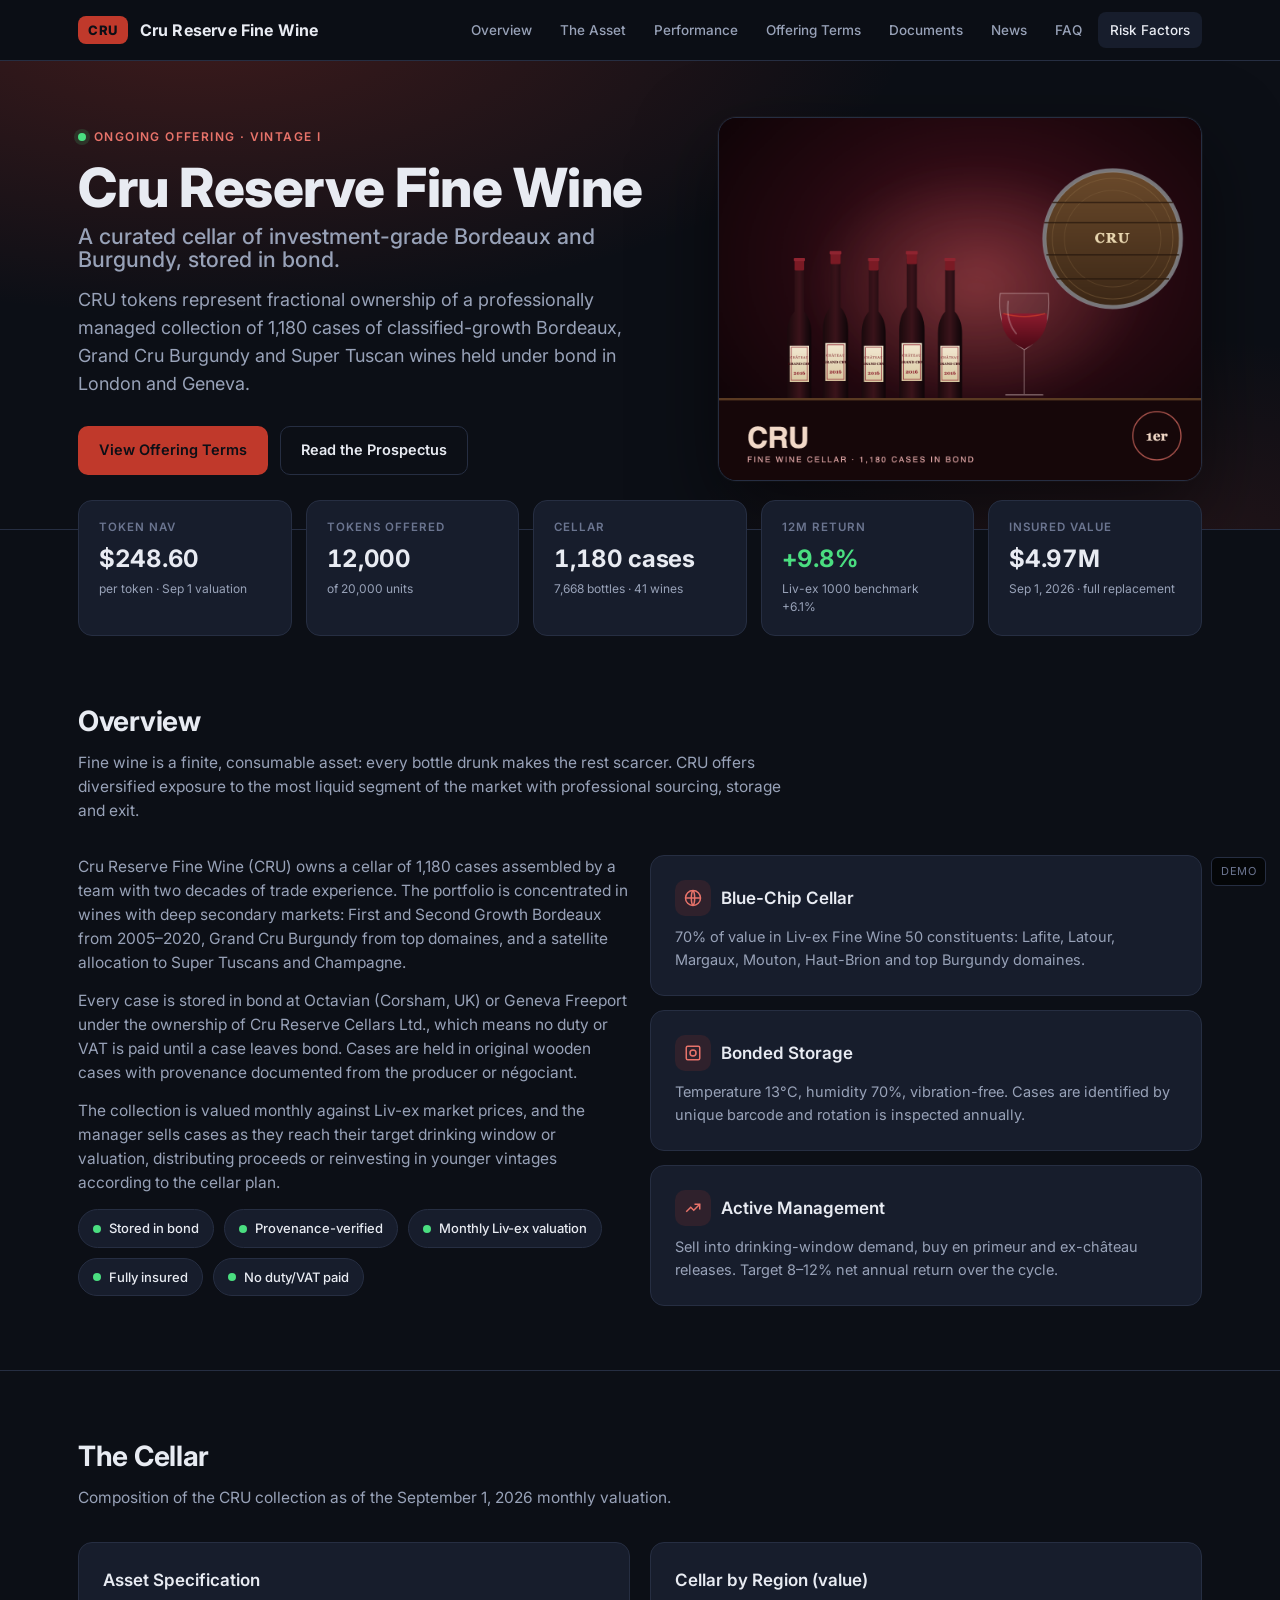
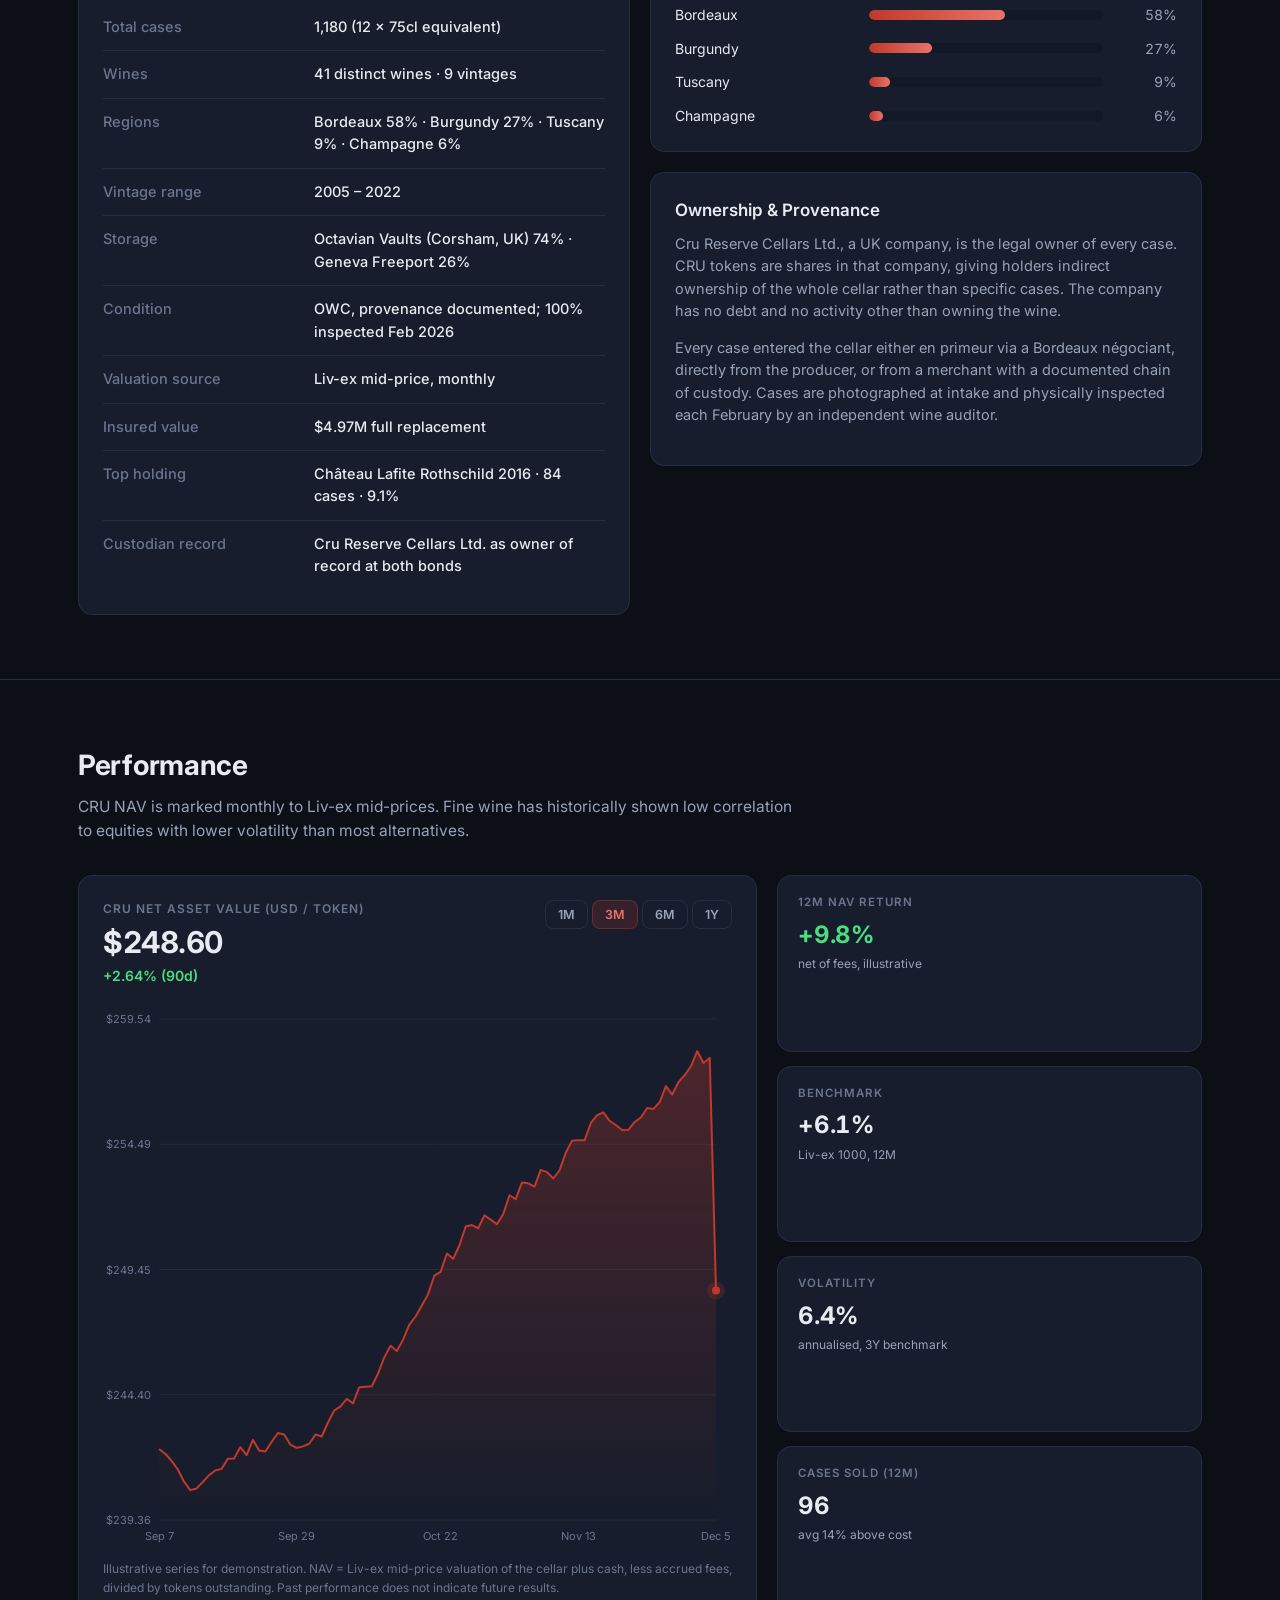
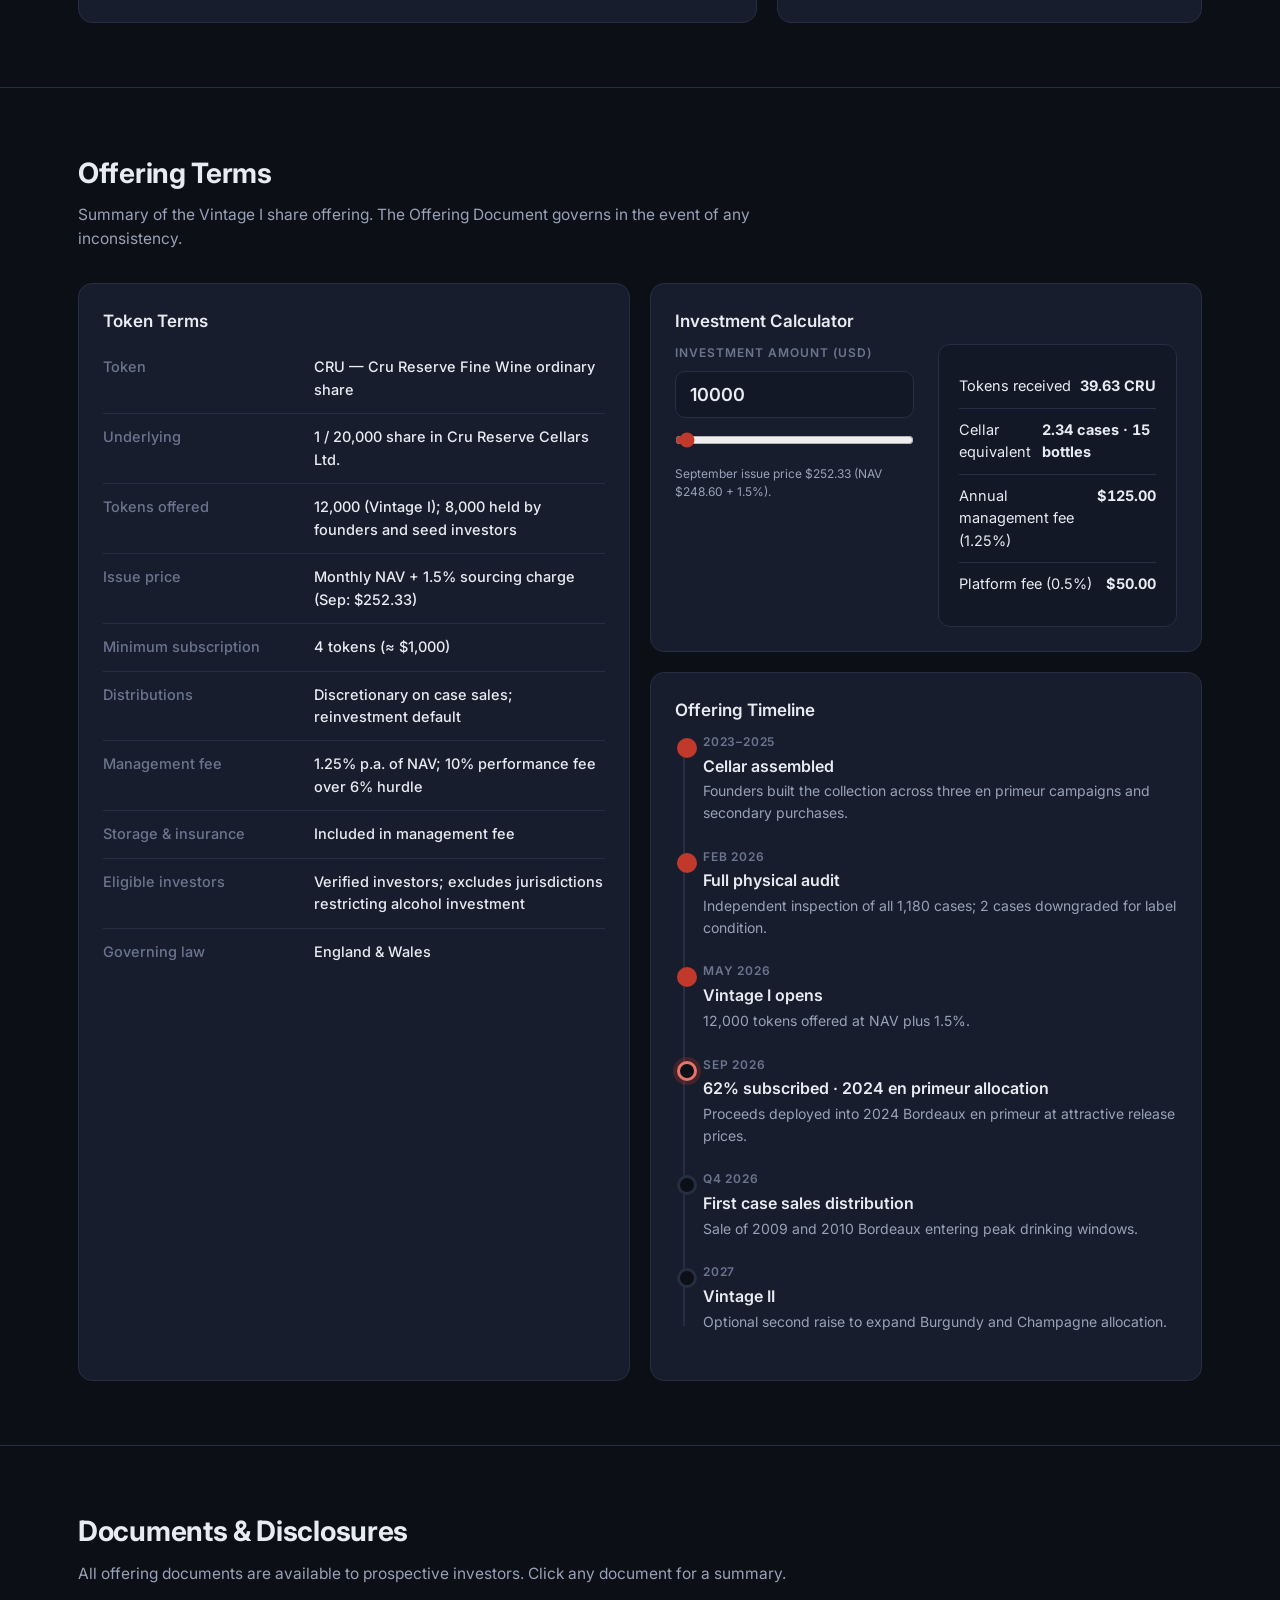
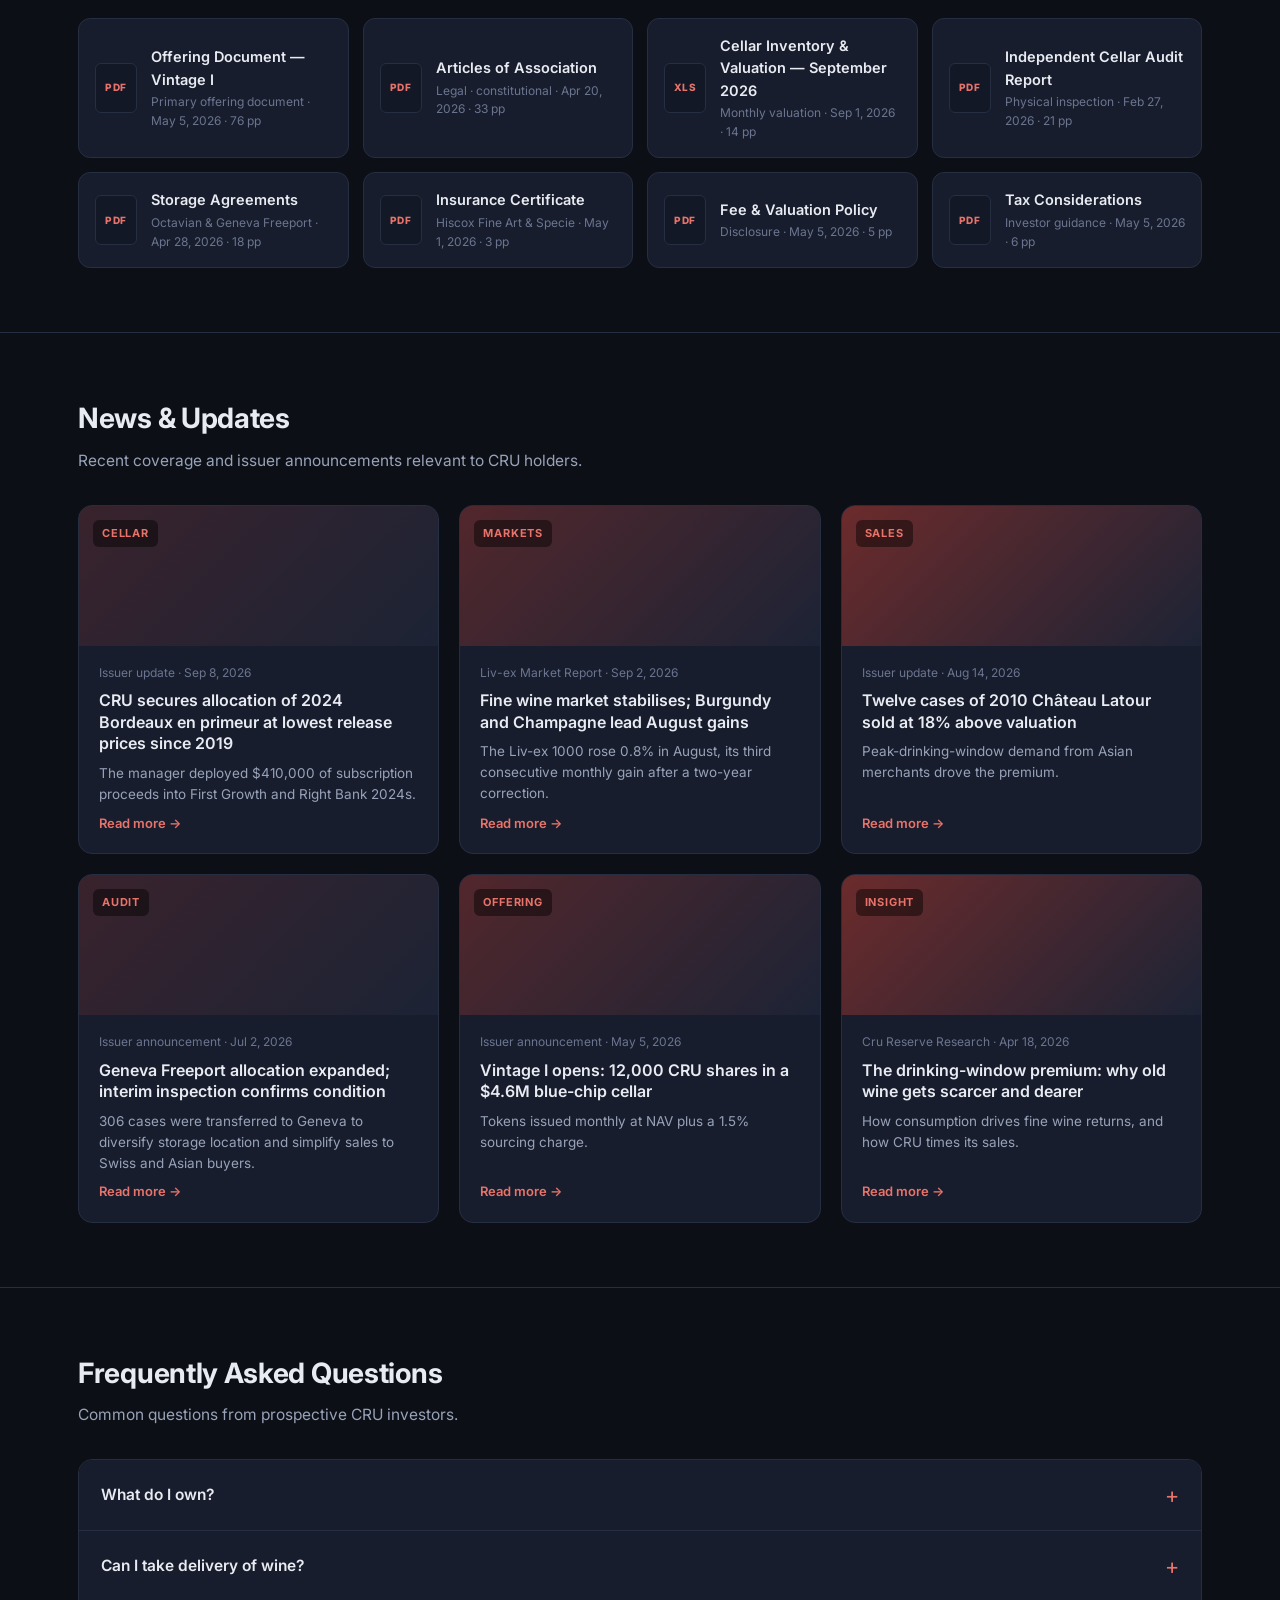
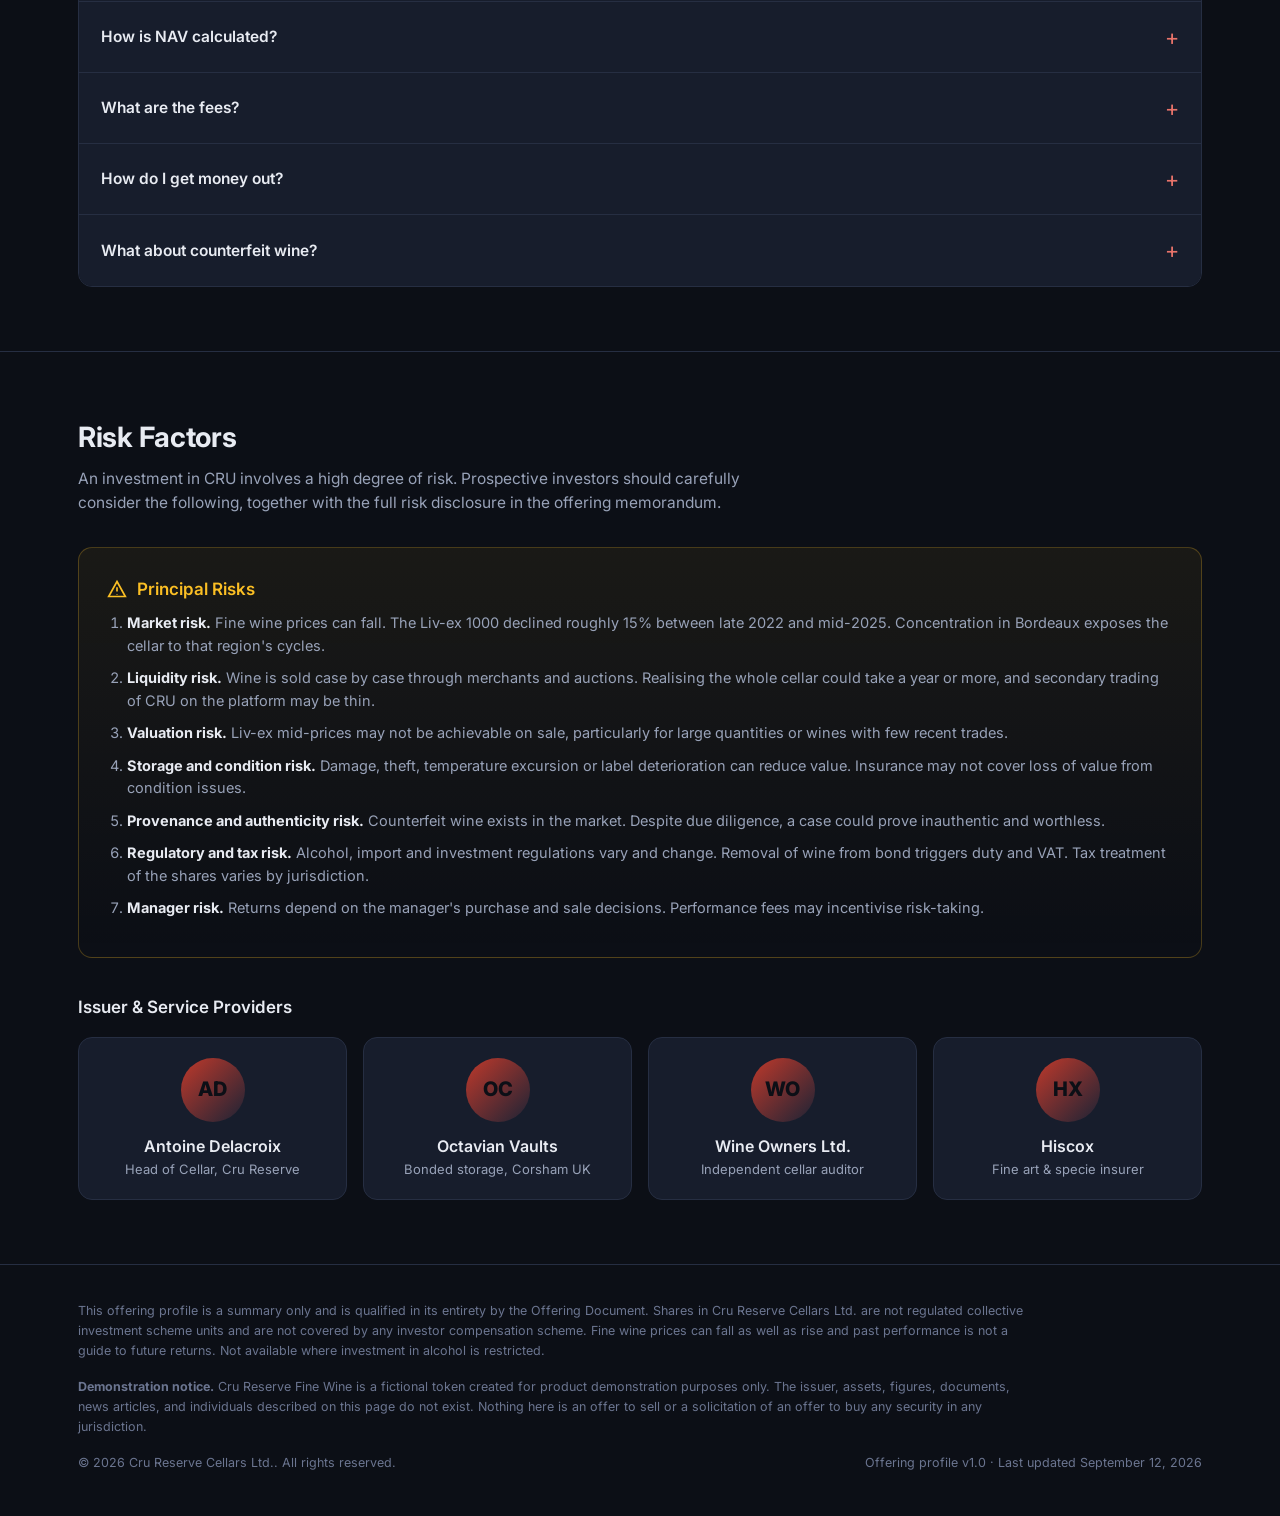
==== commit e1922cb5: "fix: remove cosmetic price ticker; headline stats are static as-of values" ====
--- a/cru-reserve/index.html
+++ b/cru-reserve/index.html
@@ -23,11 +23,11 @@
 </div></div>
 
 <div class="wrap"><div class="stats">
-  <div class="stat"><div class="k">Token NAV</div><div class="v " id="liveNav">$248.60</div><div class="s">per token · Sep 1 valuation</div></div>
-  <div class="stat"><div class="k">Tokens Offered</div><div class="v " >12,000</div><div class="s">of 20,000 units</div></div>
-  <div class="stat"><div class="k">Cellar</div><div class="v " >1,180 cases</div><div class="s">7,668 bottles · 41 wines</div></div>
-  <div class="stat"><div class="k">12M Return</div><div class="v up" >+9.8%</div><div class="s">Liv-ex 1000 benchmark +6.1%</div></div>
-  <div class="stat"><div class="k">Insured Value</div><div class="v " >$4.97M</div><div class="s">Sep 1, 2026 · full replacement</div></div>
+  <div class="stat"><div class="k">Token NAV</div><div class="v ">$248.60</div><div class="s">per token · Sep 1 valuation</div></div>
+  <div class="stat"><div class="k">Tokens Offered</div><div class="v ">12,000</div><div class="s">of 20,000 units</div></div>
+  <div class="stat"><div class="k">Cellar</div><div class="v ">1,180 cases</div><div class="s">7,668 bottles · 41 wines</div></div>
+  <div class="stat"><div class="k">12M Return</div><div class="v up">+9.8%</div><div class="s">Liv-ex 1000 benchmark +6.1%</div></div>
+  <div class="stat"><div class="k">Insured Value</div><div class="v ">$4.97M</div><div class="s">Sep 1, 2026 · full replacement</div></div>
 </div></div>
 
 <section id="overview"><div class="wrap">
